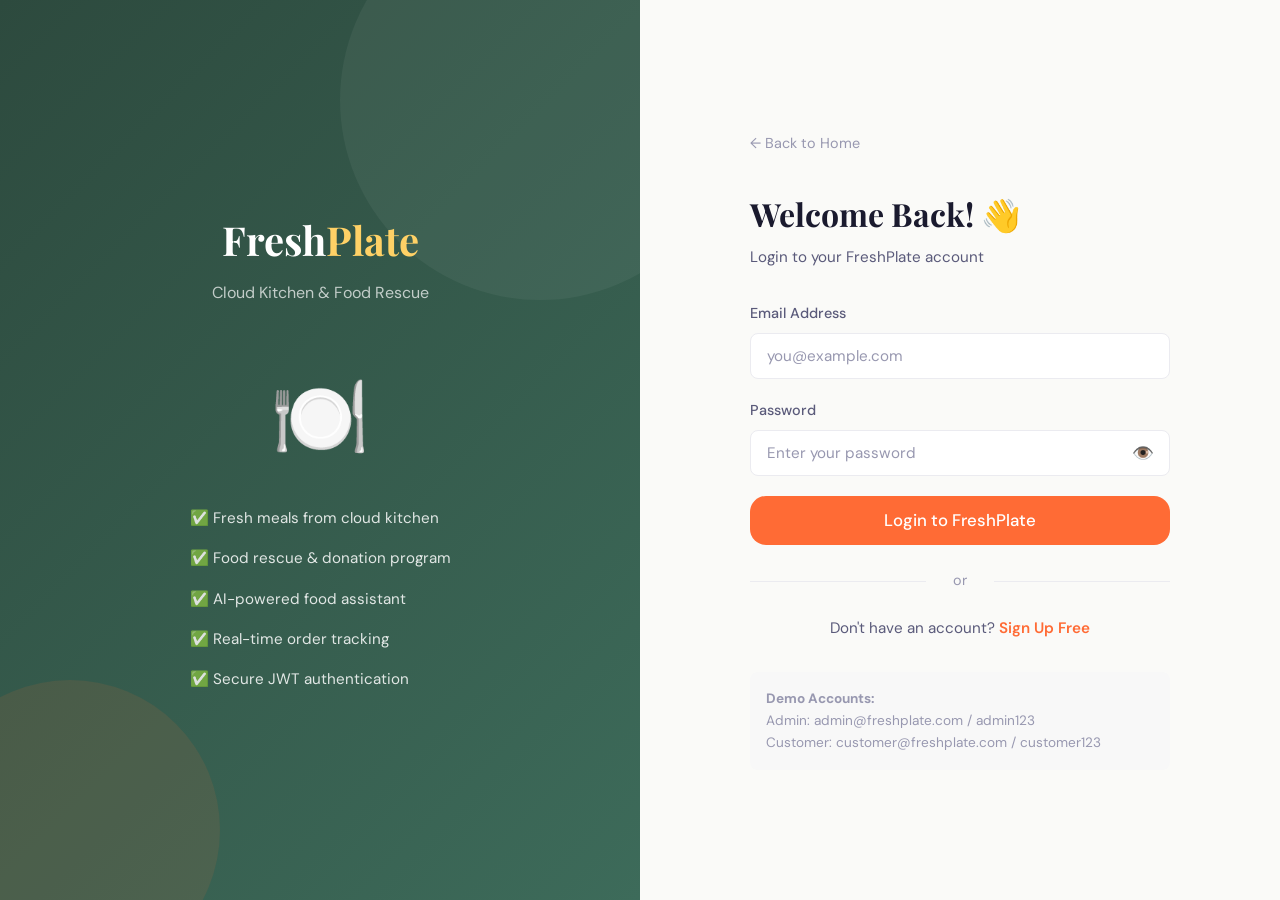
==== frontend/cart.html @ de13afc7 "Initial commit: FreshPlate project without secret key" ====
<!DOCTYPE html>
<html lang="en">
<head>
  <meta charset="UTF-8">
  <meta name="viewport" content="width=device-width, initial-scale=1.0">
  <title>Cart — FreshPlate</title>
  <link rel="stylesheet" href="css/style.css">
  <style>
    .cart-page {
      margin-top: 70px;
      padding: 3rem 0;
      min-height: calc(100vh - 70px);
      background: var(--bg);
    }

    .cart-layout {
      display: grid;
      grid-template-columns: 1fr 380px;
      gap: 2rem;
      align-items: start;
    }

    .cart-header {
      display: flex;
      align-items: center;
      justify-content: space-between;
      margin-bottom: 1.5rem;
    }

    .cart-title {
      font-size: 1.8rem;
      font-weight: 700;
    }

    /* ORDER SUMMARY */
    .order-summary {
      background: white;
      border-radius: var(--radius-lg);
      padding: 1.5rem;
      border: 1px solid var(--border);
      position: sticky;
      top: 90px;
    }

    .summary-title {
      font-size: 1.2rem;
      font-weight: 700;
      margin-bottom: 1.5rem;
      padding-bottom: 1rem;
      border-bottom: 1px solid var(--border);
    }

    .summary-row {
      display: flex;
      justify-content: space-between;
      align-items: center;
      margin-bottom: 0.85rem;
      font-size: 0.95rem;
    }

    .summary-row.total {
      font-size: 1.1rem;
      font-weight: 700;
      color: var(--primary);
      padding-top: 1rem;
      border-top: 1px solid var(--border);
      margin-top: 0.5rem;
    }

    .summary-label {
      color: var(--text-secondary);
    }

    .delivery-note {
      background: rgba(6,214,160,0.08);
      border: 1px solid rgba(6,214,160,0.2);
      border-radius: var(--radius-sm);
      padding: 0.75rem 1rem;
      font-size: 0.85rem;
      color: #047857;
      margin: 1rem 0;
      display: flex;
      align-items: center;
      gap: 0.5rem;
    }

    /* CHECKOUT MODAL */
    .payment-options {
      display: grid;
      grid-template-columns: 1fr 1fr;
      gap: 0.75rem;
      margin-bottom: 1rem;
    }

    .payment-option {
      border: 2px solid var(--border);
      border-radius: var(--radius-md);
      padding: 1rem;
      text-align: center;
      cursor: pointer;
      transition: all 0.2s;
    }

    .payment-option:hover {
      border-color: var(--primary);
    }

    .payment-option.selected {
      border-color: var(--primary);
      background: rgba(255,107,53,0.06);
    }

    .payment-option-icon {
      font-size: 1.8rem;
      margin-bottom: 0.4rem;
    }

    .payment-option-label {
      font-size: 0.82rem;
      font-weight: 600;
      color: var(--text-secondary);
    }

    .payment-option.selected .payment-option-label {
      color: var(--primary);
    }

    @media (max-width: 900px) {
      .cart-layout { grid-template-columns: 1fr; }
      .order-summary { position: static; }
    }
  </style>
</head>
<body>

  <!-- NAVBAR -->
  <nav class="navbar">
    <a href="index.html" class="navbar-brand">Fresh<span>Plate</span></a>
    <ul class="navbar-nav">
      <li><a href="index.html">Home</a></li>
      <li><a href="menu.html">Menu</a></li>
      <li><a href="donation.html">Donate Food</a></li>
      <li><a href="chatbot.html">AI Assistant</a></li>
      <li><a href="orders.html">My Orders</a></li>
    </ul>
    <div class="navbar-actions"></div>
    <div class="hamburger"><span></span><span></span><span></span></div>
  </nav>

  <div class="cart-page">
    <div class="container">
      <div class="cart-layout">

        <!-- CART ITEMS -->
        <div>
          <div class="cart-header">
            <h1 class="cart-title">🛒 My Cart</h1>
            <button class="btn btn-ghost btn-sm" onclick="clearCart()">Clear All</button>
          </div>
          <div id="cartItems">
            <div class="loading-container"><div class="spinner"></div></div>
          </div>
        </div>

        <!-- ORDER SUMMARY -->
        <div class="order-summary">
          <div class="summary-title">📋 Order Summary</div>

          <div class="summary-row">
            <span class="summary-label">Subtotal</span>
            <span id="subtotal">₹0.00</span>
          </div>
          <div class="summary-row">
            <span class="summary-label">Delivery Charge</span>
            <span>₹40.00</span>
          </div>
          <div class="summary-row">
            <span class="summary-label">Discount</span>
            <span style="color:var(--success)">- ₹0.00</span>
          </div>
          <div class="summary-row total">
            <span>Total</span>
            <span id="totalAmount">₹40.00</span>
          </div>

          <div class="delivery-note">
            ✅ Free delivery on orders above ₹500!
          </div>

          <button class="btn btn-primary btn-lg btn-block" onclick="openCheckout()" id="checkoutBtn">
            Proceed to Checkout →
          </button>

          <a href="menu.html" class="btn btn-ghost btn-block" style="margin-top:0.75rem;text-align:center;">
            ← Continue Shopping
          </a>
        </div>
      </div>
    </div>
  </div>

  <!-- CHECKOUT MODAL -->
  <div class="modal-overlay" id="checkoutModal">
    <div class="modal" style="max-width:550px;">
      <div class="modal-header">
        <h2 class="modal-title">🏠 Checkout</h2>
        <button class="modal-close" onclick="closeCheckout()">×</button>
      </div>

      <div id="checkoutAlert"></div>

      <div class="form-group">
        <label class="form-label">Delivery Address *</label>
        <textarea id="deliveryAddress" class="form-control" rows="3"
          placeholder="Enter your full delivery address..."></textarea>
      </div>

      <div class="form-group">
        <label class="form-label">Payment Method</label>
        <div class="payment-options">
          <div class="payment-option selected" onclick="selectPayment('cod', this)">
            <div class="payment-option-icon">💵</div>
            <div class="payment-option-label">Cash on Delivery</div>
          </div>
          <div class="payment-option" onclick="selectPayment('online', this)">
            <div class="payment-option-icon">💳</div>
            <div class="payment-option-label">Online Payment</div>
          </div>
        </div>
        <input type="hidden" id="paymentMethod" value="cod">
      </div>

      <div class="form-group">
        <label class="form-label">Special Instructions (Optional)</label>
        <textarea id="specialInstructions" class="form-control" rows="2"
          placeholder="Any special requests or instructions..."></textarea>
      </div>

      <div style="background:var(--bg);border-radius:var(--radius-sm);padding:1rem;margin-bottom:1.5rem;">
        <div class="summary-row">
          <span class="summary-label">Items Total</span>
          <span id="modalSubtotal">₹0.00</span>
        </div>
        <div class="summary-row">
          <span class="summary-label">Delivery</span>
          <span>₹40.00</span>
        </div>
        <div class="summary-row total" style="margin-bottom:0;">
          <span>Grand Total</span>
          <span id="modalTotal">₹40.00</span>
        </div>
      </div>

      <button class="btn btn-primary btn-lg btn-block" onclick="placeOrder()" id="placeOrderBtn">
        🎉 Place Order
      </button>
    </div>
  </div>

  <script src="javascript/main.js"></script>
  <script>
    let cartData = null;

    if (!Auth.isLoggedIn()) {
      window.location.href = 'login.html';
    }

    async function loadCart() {
      try {
        cartData = await Api.get('/orders/cart/');
        renderCart();
      } catch (e) {
        document.getElementById('cartItems').innerHTML = `
          <div class="empty-state">
            <div class="empty-state-icon">😕</div>
            <div class="empty-state-title">Could not load cart</div>
          </div>`;
      }
    }

    function renderCart() {
      const container = document.getElementById('cartItems');

      if (!cartData || cartData.cart_items.length === 0) {
        container.innerHTML = `
          <div class="empty-state">
            <div class="empty-state-icon">🛒</div>
            <div class="empty-state-title">Your cart is empty</div>
            <p style="margin-bottom:1.5rem;">Add some delicious items from our menu!</p>
            <a href="menu.html" class="btn btn-primary">Browse Menu</a>
          </div>`;
        document.getElementById('checkoutBtn').disabled = true;
        return;
      }

      container.innerHTML = cartData.cart_items.map(item => `
        <div class="cart-item" id="cartItem-${item.id}">
          <div class="cart-item-img">
            ${item.food_item.image
              ? `<img src="${item.food_item.image}" alt="${item.food_item.name}" style="width:100%;height:100%;object-fit:cover;border-radius:var(--radius-sm);">`
              : '🍽️'}
          </div>
          <div class="cart-item-info">
            <div class="cart-item-name">${item.food_item.name}</div>
            <div style="font-size:0.82rem;color:var(--text-muted);margin-bottom:0.4rem;">
              ${item.food_item.is_veg ? '🟢 Veg' : '🔴 Non-Veg'} • ⏱️ ${item.food_item.preparation_time} min
            </div>
            <div class="cart-item-price">${formatPrice(item.subtotal)}</div>
          </div>
          <div style="display:flex;flex-direction:column;align-items:flex-end;gap:0.75rem;">
            <div class="quantity-control">
              <button class="quantity-btn" onclick="updateQuantity(${item.id}, ${item.quantity - 1})">−</button>
              <span class="quantity-value">${item.quantity}</span>
              <button class="quantity-btn" onclick="updateQuantity(${item.id}, ${item.quantity + 1})">+</button>
            </div>
            <button class="btn btn-ghost btn-sm" style="color:var(--danger);" onclick="removeItem(${item.id})">
              🗑️ Remove
            </button>
          </div>
        </div>
      `).join('');

      updateSummary();
    }

    function updateSummary() {
      const subtotal = parseFloat(cartData.total_price) || 0;
      const delivery = 40;
      const total = subtotal + delivery;

      document.getElementById('subtotal').textContent = formatPrice(subtotal);
      document.getElementById('totalAmount').textContent = formatPrice(total);
      document.getElementById('modalSubtotal').textContent = formatPrice(subtotal);
      document.getElementById('modalTotal').textContent = formatPrice(total);
    }

    async function updateQuantity(itemId, newQty) {
      try {
        await Api.patch(`/orders/cart/item/${itemId}/`, { quantity: newQty });
        await loadCart();
        updateCartCount();
      } catch (e) {
        showToast('Failed to update quantity', 'error');
      }
    }

    async function removeItem(itemId) {
      try {
        await Api.delete(`/orders/cart/item/${itemId}/`);
        showToast('Item removed from cart');
        await loadCart();
        updateCartCount();
      } catch (e) {
        showToast('Failed to remove item', 'error');
      }
    }

    async function clearCart() {
      if (!confirm('Clear all items from cart?')) return;
      try {
        await Api.delete('/orders/cart/');
        showToast('Cart cleared!');
        await loadCart();
        updateCartCount();
      } catch (e) {
        showToast('Failed to clear cart', 'error');
      }
    }

    function openCheckout() {
      if (!cartData || cartData.cart_items.length === 0) {
        showToast('Cart is empty!', 'warning');
        return;
      }
      const user = Auth.getUser();
      if (user?.address) {
        document.getElementById('deliveryAddress').value = user.address;
      }
      document.getElementById('checkoutModal').classList.add('active');
    }

    function closeCheckout() {
      document.getElementById('checkoutModal').classList.remove('active');
    }

    function selectPayment(method, el) {
      document.querySelectorAll('.payment-option').forEach(p => p.classList.remove('selected'));
      el.classList.add('selected');
      document.getElementById('paymentMethod').value = method;
    }

    async function placeOrder() {
      const address = document.getElementById('deliveryAddress').value.trim();
      if (!address) {
        document.getElementById('checkoutAlert').innerHTML = `
          <div class="alert alert-danger">❌ Please enter delivery address</div>`;
        return;
      }

      const btn = document.getElementById('placeOrderBtn');
      btn.textContent = 'Placing Order...';
      btn.disabled = true;

      try {
        const data = await Api.post('/orders/place/', {
          delivery_address: address,
          payment_method: document.getElementById('paymentMethod').value,
          special_instructions: document.getElementById('specialInstructions').value,
        });

        closeCheckout();
        showToast('Order placed successfully! 🎉');
        setTimeout(() => window.location.href = 'orders.html', 1500);
      } catch (e) {
        document.getElementById('checkoutAlert').innerHTML = `
          <div class="alert alert-danger">❌ Failed to place order. Please try again.</div>`;
        btn.textContent = '🎉 Place Order';
        btn.disabled = false;
      }
    }

    // Close modal on overlay click
    document.getElementById('checkoutModal').addEventListener('click', function(e) {
      if (e.target === this) closeCheckout();
    });

    loadCart();
  </script>
</body>
</html>
---- frontend/css/style.css ----
@import url('https://fonts.googleapis.com/css2?family=Playfair+Display:wght@400;600;700&family=DM+Sans:wght@300;400;500;600&display=swap');

:root {
  --primary: #FF6B35;
  --primary-dark: #E8521A;
  --primary-light: #FF8C5A;
  --secondary: #2D4A3E;
  --secondary-light: #3D6B5A;
  --accent: #FFD166;
  --bg: #FAFAF8;
  --bg-card: #FFFFFF;
  --text-primary: #1A1A2E;
  --text-secondary: #5A5A7A;
  --text-muted: #9898B0;
  --border: #EBEBF0;
  --success: #06D6A0;
  --danger: #EF476F;
  --warning: #FFD166;
  --shadow-sm: 0 2px 8px rgba(0,0,0,0.06);
  --shadow-md: 0 8px 24px rgba(0,0,0,0.10);
  --shadow-lg: 0 20px 48px rgba(0,0,0,0.14);
  --radius-sm: 8px;
  --radius-md: 16px;
  --radius-lg: 24px;
  --radius-xl: 32px;
}

* {
  margin: 0;
  padding: 0;
  box-sizing: border-box;
}

html {
  scroll-behavior: smooth;
}

body {
  font-family: 'DM Sans', sans-serif;
  background: var(--bg);
  color: var(--text-primary);
  line-height: 1.6;
  overflow-x: hidden;
}

h1, h2, h3 {
  font-family: 'Playfair Display', serif;
}

a {
  text-decoration: none;
  color: inherit;
}

img {
  max-width: 100%;
}

/* ===== NAVBAR ===== */
.navbar {
  position: fixed;
  top: 0;
  left: 0;
  right: 0;
  z-index: 1000;
  background: rgba(255,255,255,0.95);
  backdrop-filter: blur(12px);
  border-bottom: 1px solid var(--border);
  padding: 0 2rem;
  height: 70px;
  display: flex;
  align-items: center;
  justify-content: space-between;
}

.navbar-brand {
  font-family: 'Playfair Display', serif;
  font-size: 1.6rem;
  font-weight: 700;
  color: var(--primary);
}

.navbar-brand span {
  color: var(--secondary);
}

.navbar-nav {
  display: flex;
  align-items: center;
  gap: 0.5rem;
  list-style: none;
}

.navbar-nav a {
  padding: 0.5rem 1rem;
  border-radius: var(--radius-sm);
  font-weight: 500;
  font-size: 0.95rem;
  color: var(--text-secondary);
  transition: all 0.2s;
}

.navbar-nav a:hover {
  color: var(--primary);
  background: rgba(255,107,53,0.08);
}

.navbar-nav a.active {
  color: var(--primary);
  background: rgba(255,107,53,0.10);
}

.navbar-actions {
  display: flex;
  align-items: center;
  gap: 1rem;
}

.cart-icon {
  position: relative;
  cursor: pointer;
  font-size: 1.4rem;
  color: var(--text-secondary);
  transition: color 0.2s;
}

.cart-icon:hover {
  color: var(--primary);
}

.cart-badge {
  position: absolute;
  top: -8px;
  right: -8px;
  background: var(--primary);
  color: white;
  font-size: 0.65rem;
  font-weight: 600;
  width: 18px;
  height: 18px;
  border-radius: 50%;
  display: flex;
  align-items: center;
  justify-content: center;
}

.hamburger {
  display: none;
  flex-direction: column;
  gap: 5px;
  cursor: pointer;
  padding: 5px;
}

.hamburger span {
  display: block;
  width: 24px;
  height: 2px;
  background: var(--text-primary);
  border-radius: 2px;
  transition: all 0.3s;
}

/* ===== BUTTONS ===== */
.btn {
  display: inline-flex;
  align-items: center;
  justify-content: center;
  gap: 0.5rem;
  padding: 0.65rem 1.4rem;
  border-radius: var(--radius-sm);
  font-family: 'DM Sans', sans-serif;
  font-weight: 500;
  font-size: 0.95rem;
  cursor: pointer;
  border: none;
  transition: all 0.25s;
}

.btn-primary {
  background: var(--primary);
  color: white;
}

.btn-primary:hover {
  background: var(--primary-dark);
  transform: translateY(-1px);
  box-shadow: 0 4px 16px rgba(255,107,53,0.35);
}

.btn-secondary {
  background: var(--secondary);
  color: white;
}

.btn-secondary:hover {
  background: var(--secondary-light);
  transform: translateY(-1px);
}

.btn-outline {
  background: transparent;
  border: 1.5px solid var(--primary);
  color: var(--primary);
}

.btn-outline:hover {
  background: var(--primary);
  color: white;
}

.btn-ghost {
  background: transparent;
  color: var(--text-secondary);
}

.btn-ghost:hover {
  background: var(--border);
  color: var(--text-primary);
}

.btn-danger {
  background: var(--danger);
  color: white;
}

.btn-danger:hover {
  background: #d63060;
}

.btn-lg {
  padding: 0.85rem 2rem;
  font-size: 1.05rem;
  border-radius: var(--radius-md);
}

.btn-sm {
  padding: 0.4rem 0.9rem;
  font-size: 0.85rem;
}

.btn-block {
  width: 100%;
}

/* ===== CARDS ===== */
.card {
  background: var(--bg-card);
  border-radius: var(--radius-md);
  box-shadow: var(--shadow-sm);
  border: 1px solid var(--border);
  overflow: hidden;
  transition: all 0.3s;
}

.card:hover {
  box-shadow: var(--shadow-md);
  transform: translateY(-2px);
}

.card-body {
  padding: 1.5rem;
}

.card-img {
  width: 100%;
  height: 200px;
  object-fit: cover;
}

/* ===== FOOD CARD ===== */
.food-card {
  background: var(--bg-card);
  border-radius: var(--radius-md);
  overflow: hidden;
  box-shadow: var(--shadow-sm);
  border: 1px solid var(--border);
  transition: all 0.3s;
}

.food-card:hover {
  box-shadow: var(--shadow-md);
  transform: translateY(-4px);
}

.food-card-img {
  width: 100%;
  height: 200px;
  object-fit: cover;
  background: linear-gradient(135deg, #f5f5f5, #ebebeb);
  display: flex;
  align-items: center;
  justify-content: center;
  font-size: 3rem;
}

.food-card-body {
  padding: 1.25rem;
}

.food-card-title {
  font-size: 1.05rem;
  font-weight: 600;
  margin-bottom: 0.4rem;
  color: var(--text-primary);
}

.food-card-desc {
  font-size: 0.85rem;
  color: var(--text-secondary);
  margin-bottom: 1rem;
  display: -webkit-box;
  -webkit-line-clamp: 2;
  -webkit-box-orient: vertical;
  overflow: hidden;
}

.food-card-footer {
  display: flex;
  align-items: center;
  justify-content: space-between;
}

.food-price {
  font-size: 1.15rem;
  font-weight: 700;
  color: var(--primary);
}

.food-price-original {
  font-size: 0.85rem;
  color: var(--text-muted);
  text-decoration: line-through;
  margin-left: 0.4rem;
}

.veg-badge {
  display: inline-flex;
  align-items: center;
  gap: 4px;
  font-size: 0.75rem;
  font-weight: 500;
  padding: 2px 8px;
  border-radius: 4px;
}

.veg-badge.veg {
  background: rgba(6,214,160,0.12);
  color: #06D6A0;
  border: 1px solid rgba(6,214,160,0.3);
}

.veg-badge.non-veg {
  background: rgba(239,71,111,0.12);
  color: var(--danger);
  border: 1px solid rgba(239,71,111,0.3);
}

/* ===== FORMS ===== */
.form-group {
  margin-bottom: 1.25rem;
}

.form-label {
  display: block;
  font-size: 0.9rem;
  font-weight: 500;
  color: var(--text-secondary);
  margin-bottom: 0.5rem;
}

.form-control {
  width: 100%;
  padding: 0.75rem 1rem;
  border: 1.5px solid var(--border);
  border-radius: var(--radius-sm);
  font-family: 'DM Sans', sans-serif;
  font-size: 0.95rem;
  color: var(--text-primary);
  background: var(--bg-card);
  transition: all 0.2s;
  outline: none;
}

.form-control:focus {
  border-color: var(--primary);
  box-shadow: 0 0 0 3px rgba(255,107,53,0.12);
}

.form-control::placeholder {
  color: var(--text-muted);
}

select.form-control {
  cursor: pointer;
}

textarea.form-control {
  resize: vertical;
  min-height: 100px;
}

/* ===== GRID ===== */
.grid {
  display: grid;
  gap: 1.5rem;
}

.grid-2 { grid-template-columns: repeat(2, 1fr); }
.grid-3 { grid-template-columns: repeat(3, 1fr); }
.grid-4 { grid-template-columns: repeat(4, 1fr); }

/* ===== SECTION ===== */
.section {
  padding: 5rem 0;
}

.container {
  max-width: 1200px;
  margin: 0 auto;
  padding: 0 1.5rem;
}

.section-title {
  font-size: 2.2rem;
  font-weight: 700;
  margin-bottom: 0.5rem;
  color: var(--text-primary);
}

.section-subtitle {
  font-size: 1rem;
  color: var(--text-secondary);
  margin-bottom: 3rem;
}

/* ===== BADGE ===== */
.badge {
  display: inline-flex;
  align-items: center;
  padding: 4px 12px;
  border-radius: 20px;
  font-size: 0.78rem;
  font-weight: 600;
}

.badge-primary { background: rgba(255,107,53,0.12); color: var(--primary); }
.badge-success { background: rgba(6,214,160,0.12); color: var(--success); }
.badge-danger { background: rgba(239,71,111,0.12); color: var(--danger); }
.badge-warning { background: rgba(255,209,102,0.2); color: #B8860B; }
.badge-info { background: rgba(45,74,62,0.1); color: var(--secondary); }

/* ===== ALERT ===== */
.alert {
  padding: 1rem 1.25rem;
  border-radius: var(--radius-sm);
  font-size: 0.9rem;
  margin-bottom: 1rem;
  display: flex;
  align-items: center;
  gap: 0.75rem;
}

.alert-success { background: rgba(6,214,160,0.1); color: #047857; border: 1px solid rgba(6,214,160,0.3); }
.alert-danger { background: rgba(239,71,111,0.1); color: #be185d; border: 1px solid rgba(239,71,111,0.3); }
.alert-warning { background: rgba(255,209,102,0.15); color: #92400e; border: 1px solid rgba(255,209,102,0.4); }

/* ===== LOADING SPINNER ===== */
.spinner {
  width: 40px;
  height: 40px;
  border: 3px solid var(--border);
  border-top-color: var(--primary);
  border-radius: 50%;
  animation: spin 0.8s linear infinite;
  margin: 2rem auto;
}

@keyframes spin {
  to { transform: rotate(360deg); }
}

.loading-container {
  display: flex;
  justify-content: center;
  align-items: center;
  min-height: 200px;
}

/* ===== MODAL ===== */
.modal-overlay {
  position: fixed;
  inset: 0;
  background: rgba(0,0,0,0.5);
  backdrop-filter: blur(4px);
  z-index: 2000;
  display: flex;
  align-items: center;
  justify-content: center;
  padding: 1rem;
  opacity: 0;
  pointer-events: none;
  transition: opacity 0.3s;
}

.modal-overlay.active {
  opacity: 1;
  pointer-events: all;
}

.modal {
  background: var(--bg-card);
  border-radius: var(--radius-lg);
  padding: 2rem;
  width: 100%;
  max-width: 500px;
  box-shadow: var(--shadow-lg);
  transform: translateY(20px);
  transition: transform 0.3s;
}

.modal-overlay.active .modal {
  transform: translateY(0);
}

.modal-header {
  display: flex;
  align-items: center;
  justify-content: space-between;
  margin-bottom: 1.5rem;
}

.modal-title {
  font-size: 1.4rem;
  font-weight: 700;
}

.modal-close {
  background: none;
  border: none;
  font-size: 1.5rem;
  cursor: pointer;
  color: var(--text-muted);
  transition: color 0.2s;
}

.modal-close:hover {
  color: var(--text-primary);
}

/* ===== TOAST ===== */
.toast-container {
  position: fixed;
  bottom: 2rem;
  right: 2rem;
  z-index: 9999;
  display: flex;
  flex-direction: column;
  gap: 0.75rem;
}

.toast {
  background: var(--text-primary);
  color: white;
  padding: 1rem 1.5rem;
  border-radius: var(--radius-sm);
  font-size: 0.9rem;
  box-shadow: var(--shadow-md);
  animation: slideIn 0.3s ease;
  display: flex;
  align-items: center;
  gap: 0.75rem;
  min-width: 280px;
}

.toast.success { background: var(--success); }
.toast.error { background: var(--danger); }
.toast.warning { background: #d97706; }

@keyframes slideIn {
  from { transform: translateX(100%); opacity: 0; }
  to { transform: translateX(0); opacity: 1; }
}

/* ===== PAGE WRAPPER ===== */
.page-wrapper {
  margin-top: 70px;
  min-height: calc(100vh - 70px);
}

/* ===== AUTH PAGES ===== */
.auth-container {
  min-height: calc(100vh - 70px);
  display: flex;
  align-items: center;
  justify-content: center;
  padding: 2rem;
  background: linear-gradient(135deg, #fff5f0 0%, #f0f7f4 100%);
}

.auth-card {
  background: white;
  border-radius: var(--radius-xl);
  padding: 2.5rem;
  width: 100%;
  max-width: 480px;
  box-shadow: var(--shadow-lg);
}

.auth-title {
  font-size: 2rem;
  font-weight: 700;
  margin-bottom: 0.5rem;
}

.auth-subtitle {
  color: var(--text-secondary);
  margin-bottom: 2rem;
}

.auth-divider {
  text-align: center;
  color: var(--text-muted);
  font-size: 0.9rem;
  margin: 1.5rem 0;
  position: relative;
}

.auth-divider::before,
.auth-divider::after {
  content: '';
  position: absolute;
  top: 50%;
  width: 42%;
  height: 1px;
  background: var(--border);
}

.auth-divider::before { left: 0; }
.auth-divider::after { right: 0; }

/* ===== CHATBOT ===== */
.chatbot-container {
  display: flex;
  flex-direction: column;
  height: calc(100vh - 70px);
  max-width: 800px;
  margin: 0 auto;
  padding: 1.5rem;
}

.chatbot-header {
  display: flex;
  align-items: center;
  gap: 1rem;
  padding: 1rem 1.5rem;
  background: var(--bg-card);
  border-radius: var(--radius-md);
  margin-bottom: 1rem;
  box-shadow: var(--shadow-sm);
}

.chatbot-avatar {
  width: 48px;
  height: 48px;
  background: linear-gradient(135deg, var(--primary), var(--primary-dark));
  border-radius: 50%;
  display: flex;
  align-items: center;
  justify-content: center;
  font-size: 1.4rem;
}

.chatbot-messages {
  flex: 1;
  overflow-y: auto;
  padding: 1rem 0;
  display: flex;
  flex-direction: column;
  gap: 1rem;
}

.message {
  display: flex;
  gap: 0.75rem;
  max-width: 80%;
  animation: fadeUp 0.3s ease;
}

.message.user {
  align-self: flex-end;
  flex-direction: row-reverse;
}

.message-avatar {
  width: 36px;
  height: 36px;
  border-radius: 50%;
  display: flex;
  align-items: center;
  justify-content: center;
  font-size: 1rem;
  flex-shrink: 0;
}

.message.assistant .message-avatar {
  background: linear-gradient(135deg, var(--primary), var(--primary-dark));
}

.message.user .message-avatar {
  background: var(--secondary);
  color: white;
}

.message-bubble {
  padding: 0.85rem 1.1rem;
  border-radius: var(--radius-md);
  font-size: 0.95rem;
  line-height: 1.6;
}

.message.assistant .message-bubble {
  background: var(--bg-card);
  border: 1px solid var(--border);
  border-bottom-left-radius: 4px;
}

.message.user .message-bubble {
  background: var(--primary);
  color: white;
  border-bottom-right-radius: 4px;
}

.chatbot-input-area {
  display: flex;
  gap: 0.75rem;
  padding: 1rem;
  background: var(--bg-card);
  border-radius: var(--radius-md);
  box-shadow: var(--shadow-sm);
  margin-top: 1rem;
}

.chatbot-input {
  flex: 1;
  border: none;
  outline: none;
  font-family: 'DM Sans', sans-serif;
  font-size: 0.95rem;
  color: var(--text-primary);
  background: transparent;
}

.chatbot-input::placeholder {
  color: var(--text-muted);
}

/* ===== CART ===== */
.cart-item {
  display: flex;
  align-items: center;
  gap: 1rem;
  padding: 1rem;
  background: var(--bg-card);
  border-radius: var(--radius-md);
  border: 1px solid var(--border);
  margin-bottom: 1rem;
}

.cart-item-img {
  width: 70px;
  height: 70px;
  border-radius: var(--radius-sm);
  object-fit: cover;
  background: #f5f5f5;
  display: flex;
  align-items: center;
  justify-content: center;
  font-size: 1.8rem;
  flex-shrink: 0;
}

.cart-item-info {
  flex: 1;
}

.cart-item-name {
  font-weight: 600;
  margin-bottom: 0.25rem;
}

.cart-item-price {
  color: var(--primary);
  font-weight: 600;
}

.quantity-control {
  display: flex;
  align-items: center;
  gap: 0.5rem;
  background: var(--bg);
  border-radius: var(--radius-sm);
  padding: 0.25rem;
}

.quantity-btn {
  width: 30px;
  height: 30px;
  border: none;
  background: white;
  border-radius: 6px;
  cursor: pointer;
  font-size: 1.1rem;
  display: flex;
  align-items: center;
  justify-content: center;
  box-shadow: var(--shadow-sm);
  transition: all 0.2s;
}

.quantity-btn:hover {
  background: var(--primary);
  color: white;
}

.quantity-value {
  min-width: 28px;
  text-align: center;
  font-weight: 600;
}

/* ===== ORDER STATUS ===== */
.order-status-steps {
  display: flex;
  align-items: center;
  justify-content: space-between;
  margin: 1.5rem 0;
  position: relative;
}

.order-status-steps::before {
  content: '';
  position: absolute;
  top: 20px;
  left: 0;
  right: 0;
  height: 2px;
  background: var(--border);
  z-index: 0;
}

.status-step {
  display: flex;
  flex-direction: column;
  align-items: center;
  gap: 0.5rem;
  z-index: 1;
}

.status-step-icon {
  width: 40px;
  height: 40px;
  border-radius: 50%;
  background: white;
  border: 2px solid var(--border);
  display: flex;
  align-items: center;
  justify-content: center;
  font-size: 1rem;
}

.status-step.active .status-step-icon {
  background: var(--primary);
  border-color: var(--primary);
  color: white;
}

.status-step.done .status-step-icon {
  background: var(--success);
  border-color: var(--success);
  color: white;
}

.status-step-label {
  font-size: 0.75rem;
  color: var(--text-muted);
  text-align: center;
}

.status-step.active .status-step-label,
.status-step.done .status-step-label {
  color: var(--text-primary);
  font-weight: 500;
}

/* ===== FOOTER ===== */
.footer {
  background: var(--secondary);
  color: rgba(255,255,255,0.8);
  padding: 3rem 0 1.5rem;
  margin-top: 5rem;
}

.footer-grid {
  display: grid;
  grid-template-columns: 2fr 1fr 1fr 1fr;
  gap: 2rem;
  margin-bottom: 2rem;
}

.footer-brand {
  font-family: 'Playfair Display', serif;
  font-size: 1.5rem;
  color: white;
  margin-bottom: 1rem;
}

.footer-desc {
  font-size: 0.9rem;
  line-height: 1.7;
  color: rgba(255,255,255,0.6);
}

.footer-title {
  color: white;
  font-weight: 600;
  margin-bottom: 1rem;
  font-size: 0.95rem;
}

.footer-links {
  list-style: none;
  display: flex;
  flex-direction: column;
  gap: 0.5rem;
}

.footer-links a {
  color: rgba(255,255,255,0.6);
  font-size: 0.9rem;
  transition: color 0.2s;
}

.footer-links a:hover {
  color: var(--primary);
}

.footer-bottom {
  border-top: 1px solid rgba(255,255,255,0.1);
  padding-top: 1.5rem;
  text-align: center;
  font-size: 0.85rem;
  color: rgba(255,255,255,0.4);
}

/* ===== ANIMATIONS ===== */
@keyframes fadeUp {
  from { opacity: 0; transform: translateY(10px); }
  to { opacity: 1; transform: translateY(0); }
}

@keyframes fadeIn {
  from { opacity: 0; }
  to { opacity: 1; }
}

.fade-up {
  animation: fadeUp 0.5s ease forwards;
}

/* ===== EMPTY STATE ===== */
.empty-state {
  text-align: center;
  padding: 4rem 2rem;
  color: var(--text-muted);
}

.empty-state-icon {
  font-size: 4rem;
  margin-bottom: 1rem;
}

.empty-state-title {
  font-size: 1.3rem;
  font-weight: 600;
  color: var(--text-secondary);
  margin-bottom: 0.5rem;
}

/* ===== RESPONSIVE ===== */
@media (max-width: 1024px) {
  .grid-4 { grid-template-columns: repeat(2, 1fr); }
  .grid-3 { grid-template-columns: repeat(2, 1fr); }
  .footer-grid { grid-template-columns: 1fr 1fr; }
}

@media (max-width: 768px) {
  .navbar-nav { display: none; }
  .hamburger { display: flex; }

  .navbar-nav.open {
    display: flex;
    flex-direction: column;
    position: fixed;
    top: 70px;
    left: 0;
    right: 0;
    background: white;
    padding: 1rem;
    border-bottom: 1px solid var(--border);
    box-shadow: var(--shadow-md);
  }

  .grid-2, .grid-3, .grid-4 { grid-template-columns: 1fr; }
  .footer-grid { grid-template-columns: 1fr; }
  .section { padding: 3rem 0; }
  .section-title { font-size: 1.7rem; }
  .auth-card { padding: 1.5rem; }
  .message { max-width: 95%; }
}

@media (max-width: 480px) {
  .container { padding: 0 1rem; }
  .navbar { padding: 0 1rem; }
  .toast-container { left: 1rem; right: 1rem; bottom: 1rem; }
}
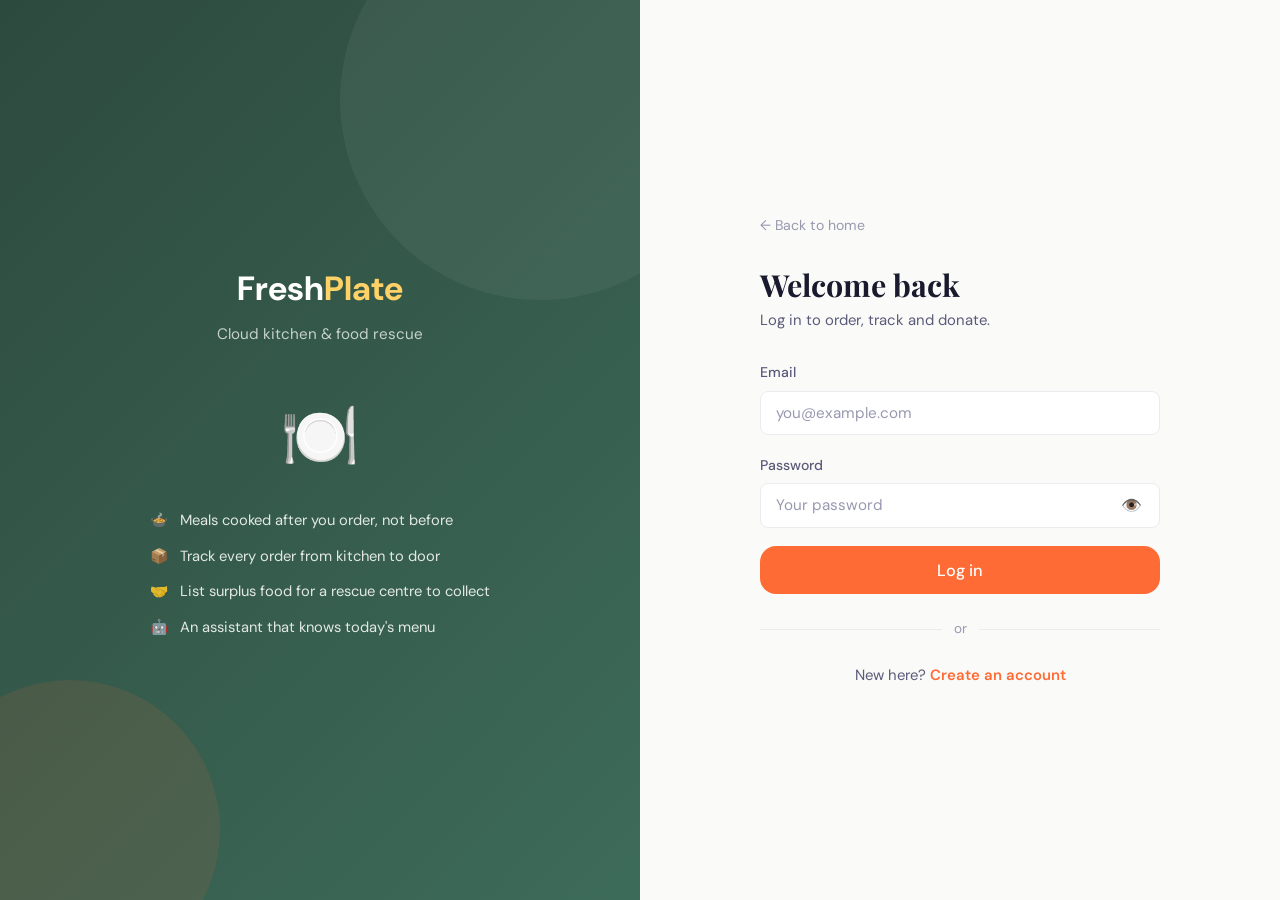
==== commit 100fd67f: "Security and reliability fixes: role-based access, atomic orders, XSS escaping, AI grounding, seed c" ====
--- a/frontend/cart.html
+++ b/frontend/cart.html
@@ -2,132 +2,335 @@
 <html lang="en">
 <head>
   <meta charset="UTF-8">
-  <meta name="viewport" content="width=device-width, initial-scale=1.0">
+  <meta name="viewport" content="width=device-width, initial-scale=1.0, viewport-fit=cover">
   <title>Cart — FreshPlate</title>
   <link rel="stylesheet" href="css/style.css">
   <style>
+    /* Fallback values keep this page working even if style.css changes */
     .cart-page {
+      --c-primary: var(--primary, #ff6b35);
+      --c-bg: var(--bg, #f8f9fb);
+      --c-border: var(--border, #e6e8ec);
+      --c-muted: var(--text-muted, #8a8f98);
+      --c-secondary: var(--text-secondary, #5b6068);
+      --c-success: var(--success, #06d6a0);
+      --c-danger: var(--danger, #e63946);
+      --c-radius: var(--radius-lg, 16px);
+
       margin-top: 70px;
-      padding: 3rem 0;
+      padding: 2rem 0 2rem;
       min-height: calc(100vh - 70px);
-      background: var(--bg);
+      background: var(--c-bg);
     }
 
     .cart-layout {
       display: grid;
-      grid-template-columns: 1fr 380px;
-      gap: 2rem;
+      grid-template-columns: minmax(0, 1fr) 360px;
+      gap: 1.75rem;
       align-items: start;
     }
 
     .cart-header {
       display: flex;
+      align-items: baseline;
+      justify-content: space-between;
+      gap: 1rem;
+      margin-bottom: 1.25rem;
+    }
+
+    .cart-title {
+      font-size: clamp(1.4rem, 1.1rem + 1.2vw, 1.9rem);
+      font-weight: 700;
+      line-height: 1.2;
+    }
+
+    .cart-count {
+      display: block;
+      font-size: 0.85rem;
+      font-weight: 500;
+      color: var(--c-muted);
+      margin-top: 0.15rem;
+    }
+
+    /* ---------- CART ROW ---------- */
+    .cart-row {
+      display: grid;
+      grid-template-columns: 84px minmax(0, 1fr) auto;
+      grid-template-areas: "img info actions";
+      gap: 1rem;
       align-items: center;
-      justify-content: space-between;
-      margin-bottom: 1.5rem;
-    }
-
-    .cart-title {
-      font-size: 1.8rem;
+      background: #fff;
+      border: 1px solid var(--c-border);
+      border-radius: var(--c-radius);
+      padding: 1rem;
+      margin-bottom: 0.85rem;
+    }
+
+    .cart-row-img {
+      grid-area: img;
+      width: 84px;
+      height: 84px;
+      border-radius: 12px;
+      overflow: hidden;
+      background: var(--c-bg);
+      display: flex;
+      align-items: center;
+      justify-content: center;
+      font-size: 1.9rem;
+    }
+
+    .cart-row-img img { width: 100%; height: 100%; object-fit: cover; }
+
+    .cart-row-info { grid-area: info; min-width: 0; }
+
+    .cart-row-name {
+      font-weight: 650;
+      font-size: 1rem;
+      margin-bottom: 0.3rem;
+      overflow-wrap: anywhere;
+    }
+
+    .cart-row-meta {
+      font-size: 0.8rem;
+      color: var(--c-muted);
+      display: flex;
+      flex-wrap: wrap;
+      gap: 0.6rem;
+      margin-bottom: 0.45rem;
+    }
+
+    .cart-row-price {
       font-weight: 700;
-    }
-
-    /* ORDER SUMMARY */
+      color: var(--c-primary);
+      font-size: 1.02rem;
+    }
+
+    .cart-row-unit {
+      font-size: 0.78rem;
+      color: var(--c-muted);
+      font-weight: 500;
+      margin-left: 0.35rem;
+    }
+
+    .cart-row-actions {
+      grid-area: actions;
+      display: flex;
+      flex-direction: column;
+      align-items: flex-end;
+      gap: 0.6rem;
+    }
+
+    .qty {
+      display: inline-flex;
+      align-items: center;
+      border: 1px solid var(--c-border);
+      border-radius: 999px;
+      overflow: hidden;
+      background: #fff;
+    }
+
+    .qty button {
+      width: 34px;
+      height: 34px;
+      border: 0;
+      background: transparent;
+      font-size: 1.1rem;
+      line-height: 1;
+      color: var(--c-primary);
+      cursor: pointer;
+    }
+
+    .qty button:hover:not(:disabled) { background: rgba(255,107,53,0.08); }
+    .qty button:disabled { color: var(--c-muted); cursor: not-allowed; }
+
+    .qty-value {
+      min-width: 34px;
+      text-align: center;
+      font-weight: 650;
+      font-size: 0.95rem;
+    }
+
+    .link-danger {
+      background: none;
+      border: 0;
+      padding: 0.2rem 0;
+      font-size: 0.82rem;
+      color: var(--c-danger);
+      cursor: pointer;
+    }
+
+    .link-danger:hover { text-decoration: underline; }
+
+    /* ---------- SUMMARY ---------- */
     .order-summary {
-      background: white;
-      border-radius: var(--radius-lg);
-      padding: 1.5rem;
-      border: 1px solid var(--border);
+      background: #fff;
+      border-radius: var(--c-radius);
+      padding: 1.4rem;
+      border: 1px solid var(--c-border);
       position: sticky;
       top: 90px;
     }
 
     .summary-title {
-      font-size: 1.2rem;
+      font-size: 1.05rem;
       font-weight: 700;
-      margin-bottom: 1.5rem;
-      padding-bottom: 1rem;
-      border-bottom: 1px solid var(--border);
+      margin-bottom: 1.1rem;
+      padding-bottom: 0.9rem;
+      border-bottom: 1px solid var(--c-border);
     }
 
     .summary-row {
       display: flex;
       justify-content: space-between;
       align-items: center;
-      margin-bottom: 0.85rem;
-      font-size: 0.95rem;
+      gap: 1rem;
+      margin-bottom: 0.7rem;
+      font-size: 0.93rem;
     }
 
     .summary-row.total {
-      font-size: 1.1rem;
+      font-size: 1.12rem;
       font-weight: 700;
-      color: var(--primary);
-      padding-top: 1rem;
-      border-top: 1px solid var(--border);
-      margin-top: 0.5rem;
-    }
-
-    .summary-label {
-      color: var(--text-secondary);
-    }
-
-    .delivery-note {
+      padding-top: 0.9rem;
+      border-top: 1px solid var(--c-border);
+      margin-top: 0.4rem;
+    }
+
+    .summary-label { color: var(--c-secondary); }
+
+    .summary-note {
       background: rgba(6,214,160,0.08);
-      border: 1px solid rgba(6,214,160,0.2);
-      border-radius: var(--radius-sm);
-      padding: 0.75rem 1rem;
-      font-size: 0.85rem;
+      border: 1px solid rgba(6,214,160,0.22);
+      border-radius: 10px;
+      padding: 0.7rem 0.85rem;
+      font-size: 0.82rem;
       color: #047857;
       margin: 1rem 0;
       display: flex;
+      gap: 0.5rem;
+    }
+
+    /* ---------- MOBILE CHECKOUT BAR ---------- */
+    .mobile-bar {
+      display: none;
+      position: fixed;
+      left: 0; right: 0; bottom: 0;
+      z-index: 40;
+      background: #fff;
+      border-top: 1px solid var(--c-border);
+      padding: 0.75rem 1rem calc(0.75rem + env(safe-area-inset-bottom));
+      box-shadow: 0 -6px 20px rgba(16,24,40,0.08);
       align-items: center;
-      gap: 0.5rem;
-    }
-
-    /* CHECKOUT MODAL */
+      gap: 1rem;
+    }
+
+    .mobile-bar-total { font-size: 0.78rem; color: var(--c-muted); }
+    .mobile-bar-amount { font-size: 1.15rem; font-weight: 700; }
+    .mobile-bar .btn { flex: 1; }
+
+    /* ---------- SKELETON ---------- */
+    .skeleton {
+      background: linear-gradient(90deg, #eef0f4 25%, #f6f7f9 50%, #eef0f4 75%);
+      background-size: 200% 100%;
+      animation: shimmer 1.2s infinite;
+      border-radius: 8px;
+    }
+
+    @keyframes shimmer {
+      0% { background-position: 200% 0; }
+      100% { background-position: -200% 0; }
+    }
+
+    /* ---------- CHECKOUT MODAL ---------- */
     .payment-options {
       display: grid;
       grid-template-columns: 1fr 1fr;
-      gap: 0.75rem;
-      margin-bottom: 1rem;
+      gap: 0.7rem;
+      margin-bottom: 0.6rem;
     }
 
     .payment-option {
-      border: 2px solid var(--border);
-      border-radius: var(--radius-md);
-      padding: 1rem;
+      border: 2px solid var(--c-border);
+      border-radius: 12px;
+      padding: 0.85rem 0.6rem;
       text-align: center;
       cursor: pointer;
-      transition: all 0.2s;
-    }
-
-    .payment-option:hover {
-      border-color: var(--primary);
-    }
+      transition: border-color 0.15s, background 0.15s;
+    }
+
+    .payment-option:hover { border-color: var(--c-primary); }
 
     .payment-option.selected {
-      border-color: var(--primary);
+      border-color: var(--c-primary);
       background: rgba(255,107,53,0.06);
     }
 
-    .payment-option-icon {
-      font-size: 1.8rem;
-      margin-bottom: 0.4rem;
-    }
+    .payment-option-icon { font-size: 1.5rem; margin-bottom: 0.3rem; }
 
     .payment-option-label {
-      font-size: 0.82rem;
+      font-size: 0.8rem;
       font-weight: 600;
-      color: var(--text-secondary);
-    }
-
-    .payment-option.selected .payment-option-label {
-      color: var(--primary);
-    }
-
-    @media (max-width: 900px) {
-      .cart-layout { grid-template-columns: 1fr; }
+      color: var(--c-secondary);
+    }
+
+    .payment-option.selected .payment-option-label { color: var(--c-primary); }
+
+    .field-hint { font-size: 0.78rem; color: var(--c-muted); display: block; margin-top: 0.3rem; }
+
+    .totals-box {
+      background: var(--c-bg);
+      border-radius: 12px;
+      padding: 0.9rem 1rem;
+      margin-bottom: 1.2rem;
+    }
+
+    .totals-box .summary-row:last-child { margin-bottom: 0; }
+
+    /* ---------- RESPONSIVE ---------- */
+    @media (max-width: 960px) {
+      .cart-layout { grid-template-columns: minmax(0, 1fr); }
       .order-summary { position: static; }
+    }
+
+    @media (max-width: 600px) {
+      .cart-page { padding-bottom: 6.5rem; }
+
+      .cart-row {
+        grid-template-columns: 64px minmax(0, 1fr);
+        grid-template-areas:
+          "img info"
+          "actions actions";
+        row-gap: 0.85rem;
+        padding: 0.85rem;
+      }
+
+      .cart-row-img { width: 64px; height: 64px; font-size: 1.5rem; }
+
+      .cart-row-actions {
+        flex-direction: row;
+        align-items: center;
+        justify-content: space-between;
+        width: 100%;
+        border-top: 1px solid var(--c-border);
+        padding-top: 0.7rem;
+      }
+
+      .order-summary { display: none; }
+      .mobile-bar { display: flex; }
+      .cart-header .btn { white-space: nowrap; }
+    }
+
+    /* ---------- A11Y ---------- */
+    .cart-page :focus-visible,
+    .mobile-bar :focus-visible {
+      outline: 2px solid var(--c-primary);
+      outline-offset: 2px;
+      border-radius: 6px;
+    }
+
+    @media (prefers-reduced-motion: reduce) {
+      .skeleton { animation: none; }
+      .payment-option { transition: none; }
     }
   </style>
 </head>
@@ -147,122 +350,166 @@
     <div class="hamburger"><span></span><span></span><span></span></div>
   </nav>
 
-  <div class="cart-page">
+  <main class="cart-page">
     <div class="container">
       <div class="cart-layout">
 
         <!-- CART ITEMS -->
-        <div>
+        <section>
           <div class="cart-header">
-            <h1 class="cart-title">🛒 My Cart</h1>
-            <button class="btn btn-ghost btn-sm" onclick="clearCart()">Clear All</button>
-          </div>
+            <div>
+              <h1 class="cart-title">Your cart</h1>
+              <span class="cart-count" id="cartCountLabel">Loading items…</span>
+            </div>
+            <button class="btn btn-ghost btn-sm" onclick="clearCart()" id="clearCartBtn" style="display:none;">
+              Clear all
+            </button>
+          </div>
+
           <div id="cartItems">
-            <div class="loading-container"><div class="spinner"></div></div>
-          </div>
-        </div>
-
-        <!-- ORDER SUMMARY -->
-        <div class="order-summary">
-          <div class="summary-title">📋 Order Summary</div>
+            <!-- skeleton placeholders -->
+            <div class="cart-row">
+              <div class="cart-row-img skeleton"></div>
+              <div class="cart-row-info">
+                <div class="skeleton" style="height:14px;width:55%;margin-bottom:0.6rem;"></div>
+                <div class="skeleton" style="height:11px;width:35%;margin-bottom:0.6rem;"></div>
+                <div class="skeleton" style="height:14px;width:25%;"></div>
+              </div>
+            </div>
+            <div class="cart-row">
+              <div class="cart-row-img skeleton"></div>
+              <div class="cart-row-info">
+                <div class="skeleton" style="height:14px;width:45%;margin-bottom:0.6rem;"></div>
+                <div class="skeleton" style="height:11px;width:30%;margin-bottom:0.6rem;"></div>
+                <div class="skeleton" style="height:14px;width:22%;"></div>
+              </div>
+            </div>
+          </div>
+        </section>
+
+        <!-- ORDER SUMMARY (desktop) -->
+        <aside class="order-summary">
+          <h2 class="summary-title">Order summary</h2>
 
           <div class="summary-row">
-            <span class="summary-label">Subtotal</span>
+            <span class="summary-label">Item total</span>
             <span id="subtotal">₹0.00</span>
           </div>
+          <div class="summary-row" id="discountRow" style="display:none;">
+            <span class="summary-label">You saved</span>
+            <span style="color:var(--c-success)" id="discountAmount">- ₹0.00</span>
+          </div>
           <div class="summary-row">
-            <span class="summary-label">Delivery Charge</span>
-            <span>₹40.00</span>
-          </div>
-          <div class="summary-row">
-            <span class="summary-label">Discount</span>
-            <span style="color:var(--success)">- ₹0.00</span>
+            <span class="summary-label">Delivery</span>
+            <span id="deliveryCharge">₹0.00</span>
           </div>
           <div class="summary-row total">
-            <span>Total</span>
-            <span id="totalAmount">₹40.00</span>
-          </div>
-
-          <div class="delivery-note">
-            ✅ Free delivery on orders above ₹500!
-          </div>
-
-          <button class="btn btn-primary btn-lg btn-block" onclick="openCheckout()" id="checkoutBtn">
-            Proceed to Checkout →
+            <span>To pay</span>
+            <span id="totalAmount">₹0.00</span>
+          </div>
+
+          <div class="summary-note" id="deliveryNote" style="display:none;">
+            <span>🚴</span>
+            <span>Flat ₹40 delivery on every order, cooked fresh after you order.</span>
+          </div>
+
+          <button class="btn btn-primary btn-lg btn-block" onclick="openCheckout()" id="checkoutBtn" disabled>
+            Checkout
           </button>
 
-          <a href="menu.html" class="btn btn-ghost btn-block" style="margin-top:0.75rem;text-align:center;">
-            ← Continue Shopping
+          <a href="menu.html" class="btn btn-ghost btn-block" style="margin-top:0.7rem;text-align:center;">
+            Back to menu
           </a>
-        </div>
+        </aside>
       </div>
     </div>
+  </main>
+
+  <!-- MOBILE CHECKOUT BAR -->
+  <div class="mobile-bar" id="mobileBar">
+    <div>
+      <div class="mobile-bar-total">To pay</div>
+      <div class="mobile-bar-amount" id="mobileTotal">₹0.00</div>
+    </div>
+    <button class="btn btn-primary" onclick="openCheckout()" id="mobileCheckoutBtn" disabled>
+      Checkout
+    </button>
   </div>
 
   <!-- CHECKOUT MODAL -->
   <div class="modal-overlay" id="checkoutModal">
-    <div class="modal" style="max-width:550px;">
+    <div class="modal" style="max-width:560px;max-height:90vh;overflow-y:auto;">
       <div class="modal-header">
-        <h2 class="modal-title">🏠 Checkout</h2>
-        <button class="modal-close" onclick="closeCheckout()">×</button>
+        <h2 class="modal-title">Delivery details</h2>
+        <button class="modal-close" onclick="closeCheckout()" aria-label="Close checkout">×</button>
       </div>
 
       <div id="checkoutAlert"></div>
 
       <div class="form-group">
-        <label class="form-label">Delivery Address *</label>
-        <textarea id="deliveryAddress" class="form-control" rows="3"
-          placeholder="Enter your full delivery address..."></textarea>
+        <label class="form-label" for="deliveryAddress">Delivery address</label>
+        <textarea id="deliveryAddress" class="form-control" rows="3" maxlength="500"
+          placeholder="Flat / house no., street, area, city, pincode"></textarea>
+        <span class="field-hint">Add at least 10 characters so the rider can find you.</span>
       </div>
 
       <div class="form-group">
-        <label class="form-label">Payment Method</label>
+        <label class="form-label">Payment method</label>
         <div class="payment-options">
           <div class="payment-option selected" onclick="selectPayment('cod', this)">
             <div class="payment-option-icon">💵</div>
-            <div class="payment-option-label">Cash on Delivery</div>
+            <div class="payment-option-label">Cash on delivery</div>
           </div>
           <div class="payment-option" onclick="selectPayment('online', this)">
             <div class="payment-option-icon">💳</div>
-            <div class="payment-option-label">Online Payment</div>
+            <div class="payment-option-label">Pay online</div>
           </div>
         </div>
         <input type="hidden" id="paymentMethod" value="cod">
+        <span class="field-hint" id="onlineNote"></span>
       </div>
 
       <div class="form-group">
-        <label class="form-label">Special Instructions (Optional)</label>
-        <textarea id="specialInstructions" class="form-control" rows="2"
-          placeholder="Any special requests or instructions..."></textarea>
+        <label class="form-label" for="specialInstructions">Instructions for the kitchen (optional)</label>
+        <textarea id="specialInstructions" class="form-control" rows="2" maxlength="500"
+          placeholder="Less spicy, no onion, ring the bell…"></textarea>
       </div>
 
-      <div style="background:var(--bg);border-radius:var(--radius-sm);padding:1rem;margin-bottom:1.5rem;">
+      <div class="totals-box">
         <div class="summary-row">
-          <span class="summary-label">Items Total</span>
+          <span class="summary-label">Item total</span>
           <span id="modalSubtotal">₹0.00</span>
         </div>
         <div class="summary-row">
           <span class="summary-label">Delivery</span>
-          <span>₹40.00</span>
+          <span id="modalDelivery">₹0.00</span>
         </div>
-        <div class="summary-row total" style="margin-bottom:0;">
-          <span>Grand Total</span>
-          <span id="modalTotal">₹40.00</span>
+        <div class="summary-row total">
+          <span>To pay</span>
+          <span id="modalTotal">₹0.00</span>
         </div>
       </div>
 
       <button class="btn btn-primary btn-lg btn-block" onclick="placeOrder()" id="placeOrderBtn">
-        🎉 Place Order
+        Place order
       </button>
     </div>
   </div>
 
   <script src="javascript/main.js"></script>
   <script>
+    // Must match DELIVERY_CHARGE in backend/.env. The backend is the source of
+    // truth - this constant only builds the preview the user sees.
+    const DELIVERY_CHARGE = 40;
+    const MAX_QTY = 20;
+
     let cartData = null;
+    let busy = false; // blocks double-clicks firing parallel requests
 
     if (!Auth.isLoggedIn()) {
       window.location.href = 'login.html';
+    } else {
+      loadCart();
     }
 
     async function loadCart() {
@@ -270,113 +517,182 @@
         cartData = await Api.get('/orders/cart/');
         renderCart();
       } catch (e) {
+        if (e.status === 401) return; // main.js already handles the redirect
+        document.getElementById('cartCountLabel').textContent = '';
         document.getElementById('cartItems').innerHTML = `
           <div class="empty-state">
             <div class="empty-state-icon">😕</div>
-            <div class="empty-state-title">Could not load cart</div>
+            <div class="empty-state-title">Cart didn't load</div>
+            <p style="margin-bottom:1.5rem;">${esc(apiErrorMessage(e, 'Check your connection and try again.'))}</p>
+            <button class="btn btn-primary" onclick="loadCart()">Try again</button>
           </div>`;
       }
     }
 
     function renderCart() {
       const container = document.getElementById('cartItems');
-
-      if (!cartData || cartData.cart_items.length === 0) {
+      const items = cartData?.cart_items || [];
+      const countLabel = document.getElementById('cartCountLabel');
+
+      if (items.length === 0) {
+        countLabel.textContent = '';
         container.innerHTML = `
           <div class="empty-state">
             <div class="empty-state-icon">🛒</div>
-            <div class="empty-state-title">Your cart is empty</div>
-            <p style="margin-bottom:1.5rem;">Add some delicious items from our menu!</p>
-            <a href="menu.html" class="btn btn-primary">Browse Menu</a>
+            <div class="empty-state-title">Nothing here yet</div>
+            <p style="margin-bottom:1.5rem;">Pick something from the menu and it will show up here.</p>
+            <a href="menu.html" class="btn btn-primary">Browse the menu</a>
           </div>`;
-        document.getElementById('checkoutBtn').disabled = true;
+        document.getElementById('clearCartBtn').style.display = 'none';
+        setCheckoutEnabled(false);
+        updateSummary();
         return;
       }
 
-      container.innerHTML = cartData.cart_items.map(item => `
-        <div class="cart-item" id="cartItem-${item.id}">
-          <div class="cart-item-img">
-            ${item.food_item.image
-              ? `<img src="${item.food_item.image}" alt="${item.food_item.name}" style="width:100%;height:100%;object-fit:cover;border-radius:var(--radius-sm);">`
+      const totalQty = items.reduce((n, i) => n + i.quantity, 0);
+      countLabel.textContent = `${items.length} ${items.length === 1 ? 'item' : 'items'} · ${totalQty} total`;
+      document.getElementById('clearCartBtn').style.display = '';
+      setCheckoutEnabled(true);
+
+      // Every value here comes from the API, so escape it before it becomes HTML
+      container.innerHTML = items.map(item => {
+        const food = item.food_item;
+        const atMax = item.quantity >= MAX_QTY;
+        return `
+        <article class="cart-row" id="cartItem-${Number(item.id)}">
+          <div class="cart-row-img">
+            ${food.image
+              ? `<img src="${esc(food.image)}" alt="${esc(food.name)}" loading="lazy">`
               : '🍽️'}
           </div>
-          <div class="cart-item-info">
-            <div class="cart-item-name">${item.food_item.name}</div>
-            <div style="font-size:0.82rem;color:var(--text-muted);margin-bottom:0.4rem;">
-              ${item.food_item.is_veg ? '🟢 Veg' : '🔴 Non-Veg'} • ⏱️ ${item.food_item.preparation_time} min
+          <div class="cart-row-info">
+            <h3 class="cart-row-name">${esc(food.name)}</h3>
+            <div class="cart-row-meta">
+              <span>${food.is_veg ? '🟢 Veg' : '🔴 Non-veg'}</span>
+              <span>⏱️ ${esc(food.preparation_time)} min</span>
             </div>
-            <div class="cart-item-price">${formatPrice(item.subtotal)}</div>
-          </div>
-          <div style="display:flex;flex-direction:column;align-items:flex-end;gap:0.75rem;">
-            <div class="quantity-control">
-              <button class="quantity-btn" onclick="updateQuantity(${item.id}, ${item.quantity - 1})">−</button>
-              <span class="quantity-value">${item.quantity}</span>
-              <button class="quantity-btn" onclick="updateQuantity(${item.id}, ${item.quantity + 1})">+</button>
+            <div class="cart-row-price">
+              ${formatPrice(item.subtotal)}
+              <span class="cart-row-unit">${formatPrice(food.final_price)} each</span>
             </div>
-            <button class="btn btn-ghost btn-sm" style="color:var(--danger);" onclick="removeItem(${item.id})">
-              🗑️ Remove
-            </button>
-          </div>
-        </div>
-      `).join('');
+          </div>
+          <div class="cart-row-actions">
+            <div class="qty">
+              <button type="button" aria-label="Decrease quantity"
+                onclick="updateQuantity(${Number(item.id)}, ${item.quantity - 1})">−</button>
+              <span class="qty-value">${Number(item.quantity)}</span>
+              <button type="button" aria-label="Increase quantity" ${atMax ? 'disabled' : ''}
+                onclick="updateQuantity(${Number(item.id)}, ${item.quantity + 1})">+</button>
+            </div>
+            <button type="button" class="link-danger" onclick="removeItem(${Number(item.id)})">Remove</button>
+          </div>
+        </article>`;
+      }).join('');
 
       updateSummary();
     }
 
+    function setCheckoutEnabled(enabled) {
+      document.getElementById('checkoutBtn').disabled = !enabled;
+      document.getElementById('mobileCheckoutBtn').disabled = !enabled;
+    }
+
     function updateSummary() {
-      const subtotal = parseFloat(cartData.total_price) || 0;
-      const delivery = 40;
+      const items = cartData?.cart_items || [];
+      const subtotal = parseFloat(cartData?.total_price) || 0;
+      const delivery = items.length ? DELIVERY_CHARGE : 0;
       const total = subtotal + delivery;
 
-      document.getElementById('subtotal').textContent = formatPrice(subtotal);
-      document.getElementById('totalAmount').textContent = formatPrice(total);
-      document.getElementById('modalSubtotal').textContent = formatPrice(subtotal);
-      document.getElementById('modalTotal').textContent = formatPrice(total);
+      // Real saving = (list price - price actually charged) x quantity
+      const saved = items.reduce((sum, item) => {
+        const price = parseFloat(item.food_item.price) || 0;
+        const finalPrice = parseFloat(item.food_item.final_price) || 0;
+        return sum + Math.max(price - finalPrice, 0) * item.quantity;
+      }, 0);
+
+      const set = (id, value) => { document.getElementById(id).textContent = value; };
+      set('subtotal', formatPrice(subtotal));
+      set('deliveryCharge', formatPrice(delivery));
+      set('totalAmount', formatPrice(total));
+      set('modalSubtotal', formatPrice(subtotal));
+      set('modalDelivery', formatPrice(delivery));
+      set('modalTotal', formatPrice(total));
+      set('mobileTotal', formatPrice(total));
+      set('discountAmount', `- ${formatPrice(saved)}`);
+
+      document.getElementById('discountRow').style.display = saved > 0 ? 'flex' : 'none';
+      document.getElementById('deliveryNote').style.display = items.length ? 'flex' : 'none';
+    }
+
+    function setBusy(state) {
+      busy = state;
+      document.querySelectorAll('.qty button, .link-danger').forEach(b => { b.disabled = state; });
     }
 
     async function updateQuantity(itemId, newQty) {
+      if (busy) return;
+
+      // Going below 1 deletes the item - confirm instead of doing it silently
+      if (newQty <= 0 && !confirm('Remove this item from your cart?')) return;
+
+      setBusy(true);
       try {
         await Api.patch(`/orders/cart/item/${itemId}/`, { quantity: newQty });
         await loadCart();
         updateCartCount();
       } catch (e) {
-        showToast('Failed to update quantity', 'error');
+        showToast(apiErrorMessage(e, "Quantity didn't update"), 'error');
+      } finally {
+        setBusy(false);
       }
     }
 
     async function removeItem(itemId) {
+      if (busy) return;
+      setBusy(true);
       try {
         await Api.delete(`/orders/cart/item/${itemId}/`);
-        showToast('Item removed from cart');
+        showToast('Item removed');
         await loadCart();
         updateCartCount();
       } catch (e) {
-        showToast('Failed to remove item', 'error');
+        showToast(apiErrorMessage(e, "Item wasn't removed"), 'error');
+      } finally {
+        setBusy(false);
       }
     }
 
     async function clearCart() {
-      if (!confirm('Clear all items from cart?')) return;
+      if (busy || !confirm('Remove everything from your cart?')) return;
+      setBusy(true);
       try {
         await Api.delete('/orders/cart/');
-        showToast('Cart cleared!');
+        showToast('Cart cleared');
         await loadCart();
         updateCartCount();
       } catch (e) {
-        showToast('Failed to clear cart', 'error');
-      }
+        showToast(apiErrorMessage(e, "Cart wasn't cleared"), 'error');
+      } finally {
+        setBusy(false);
+      }
+    }
+
+    function showCheckoutAlert(message, type = 'danger') {
+      document.getElementById('checkoutAlert').innerHTML =
+        `<div class="alert alert-${type}">${esc(message)}</div>`;
     }
 
     function openCheckout() {
       if (!cartData || cartData.cart_items.length === 0) {
-        showToast('Cart is empty!', 'warning');
+        showToast('Your cart is empty', 'warning');
         return;
       }
+      document.getElementById('checkoutAlert').innerHTML = '';
       const user = Auth.getUser();
-      if (user?.address) {
-        document.getElementById('deliveryAddress').value = user.address;
-      }
+      const addressField = document.getElementById('deliveryAddress');
+      if (user?.address && !addressField.value) addressField.value = user.address;
       document.getElementById('checkoutModal').classList.add('active');
+      addressField.focus();
     }
 
     function closeCheckout() {
@@ -387,44 +703,50 @@
       document.querySelectorAll('.payment-option').forEach(p => p.classList.remove('selected'));
       el.classList.add('selected');
       document.getElementById('paymentMethod').value = method;
+      // Online payment is not integrated yet - say so instead of pretending
+      document.getElementById('onlineNote').textContent =
+        method === 'online' ? 'Card and UPI are not live yet — the order stays marked unpaid.' : '';
     }
 
     async function placeOrder() {
       const address = document.getElementById('deliveryAddress').value.trim();
-      if (!address) {
-        document.getElementById('checkoutAlert').innerHTML = `
-          <div class="alert alert-danger">❌ Please enter delivery address</div>`;
+
+      // Same rule as the backend serializer, so the user sees it sooner
+      if (address.length < 10) {
+        showCheckoutAlert('Add a complete delivery address (at least 10 characters).');
+        document.getElementById('deliveryAddress').focus();
         return;
       }
 
       const btn = document.getElementById('placeOrderBtn');
-      btn.textContent = 'Placing Order...';
+      btn.textContent = 'Placing order…';
       btn.disabled = true;
 
       try {
-        const data = await Api.post('/orders/place/', {
+        await Api.post('/orders/place/', {
           delivery_address: address,
           payment_method: document.getElementById('paymentMethod').value,
-          special_instructions: document.getElementById('specialInstructions').value,
+          special_instructions: document.getElementById('specialInstructions').value.trim(),
         });
 
         closeCheckout();
-        showToast('Order placed successfully! 🎉');
-        setTimeout(() => window.location.href = 'orders.html', 1500);
+        showToast('Order placed');
+        updateCartCount();
+        setTimeout(() => (window.location.href = 'orders.html'), 1200);
       } catch (e) {
-        document.getElementById('checkoutAlert').innerHTML = `
-          <div class="alert alert-danger">❌ Failed to place order. Please try again.</div>`;
-        btn.textContent = '🎉 Place Order';
+        showCheckoutAlert(apiErrorMessage(e, "Order didn't go through. Try again."));
+        loadCart(); // an item may have sold out - resync with the server
+        btn.textContent = 'Place order';
         btn.disabled = false;
       }
     }
 
-    // Close modal on overlay click
-    document.getElementById('checkoutModal').addEventListener('click', function(e) {
+    document.getElementById('checkoutModal').addEventListener('click', function (e) {
       if (e.target === this) closeCheckout();
     });
-
-    loadCart();
+    document.addEventListener('keydown', (e) => {
+      if (e.key === 'Escape') closeCheckout();
+    });
   </script>
 </body>
 </html>
--- a/frontend/css/style.css
+++ b/frontend/css/style.css
@@ -23,6 +23,7 @@
   --radius-md: 16px;
   --radius-lg: 24px;
   --radius-xl: 32px;
+  --navbar-height: 70px;
 }
 
 * {
@@ -33,18 +34,21 @@
 
 html {
   scroll-behavior: smooth;
+  -webkit-text-size-adjust: 100%;
 }
 
 body {
-  font-family: 'DM Sans', sans-serif;
+  font-family: 'DM Sans', system-ui, -apple-system, 'Segoe UI', sans-serif;
   background: var(--bg);
   color: var(--text-primary);
   line-height: 1.6;
   overflow-x: hidden;
+  -webkit-font-smoothing: antialiased;
 }
 
 h1, h2, h3 {
-  font-family: 'Playfair Display', serif;
+  font-family: 'Playfair Display', Georgia, serif;
+  line-height: 1.25;
 }
 
 a {
@@ -54,6 +58,31 @@
 
 img {
   max-width: 100%;
+}
+
+button, input, select, textarea {
+  font-family: inherit;
+}
+
+/* Keyboard users must always be able to see where they are.
+   :focus-visible only shows the ring for keyboard, not mouse clicks. */
+:focus-visible {
+  outline: 2px solid var(--primary);
+  outline-offset: 2px;
+  border-radius: 4px;
+}
+
+/* Screen-reader-only text */
+.sr-only {
+  position: absolute;
+  width: 1px;
+  height: 1px;
+  padding: 0;
+  margin: -1px;
+  overflow: hidden;
+  clip: rect(0, 0, 0, 0);
+  white-space: nowrap;
+  border: 0;
 }
 
 /* ===== NAVBAR ===== */
@@ -67,37 +96,39 @@
   backdrop-filter: blur(12px);
   border-bottom: 1px solid var(--border);
   padding: 0 2rem;
-  height: 70px;
+  height: var(--navbar-height);
   display: flex;
   align-items: center;
   justify-content: space-between;
+  gap: 1rem;
 }
 
 .navbar-brand {
-  font-family: 'Playfair Display', serif;
-  font-size: 1.6rem;
+  font-family: 'Playfair Display', Georgia, serif;
+  font-size: 1.5rem;
   font-weight: 700;
   color: var(--primary);
-}
-
-.navbar-brand span {
-  color: var(--secondary);
-}
+  white-space: nowrap;
+}
+
+.navbar-brand span { color: var(--secondary); }
 
 .navbar-nav {
   display: flex;
   align-items: center;
-  gap: 0.5rem;
+  gap: 0.35rem;
   list-style: none;
 }
 
 .navbar-nav a {
-  padding: 0.5rem 1rem;
+  display: block;
+  padding: 0.5rem 0.9rem;
   border-radius: var(--radius-sm);
   font-weight: 500;
-  font-size: 0.95rem;
+  font-size: 0.93rem;
   color: var(--text-secondary);
-  transition: all 0.2s;
+  transition: color 0.2s, background 0.2s;
+  white-space: nowrap;
 }
 
 .navbar-nav a:hover {
@@ -113,35 +144,36 @@
 .navbar-actions {
   display: flex;
   align-items: center;
-  gap: 1rem;
+  gap: 0.85rem;
 }
 
 .cart-icon {
   position: relative;
   cursor: pointer;
-  font-size: 1.4rem;
+  font-size: 1.3rem;
   color: var(--text-secondary);
-  transition: color 0.2s;
-}
-
-.cart-icon:hover {
-  color: var(--primary);
-}
-
+  line-height: 1;
+}
+
+.cart-icon:hover { color: var(--primary); }
+
+/* min-width, not a fixed width - two-digit counts used to get cut off */
 .cart-badge {
   position: absolute;
-  top: -8px;
-  right: -8px;
+  top: -7px;
+  right: -9px;
   background: var(--primary);
-  color: white;
-  font-size: 0.65rem;
+  color: #fff;
+  font-size: 0.66rem;
   font-weight: 600;
-  width: 18px;
+  min-width: 18px;
   height: 18px;
-  border-radius: 50%;
+  padding: 0 4px;
+  border-radius: 9px;
   display: flex;
   align-items: center;
   justify-content: center;
+  line-height: 1;
 }
 
 .hamburger {
@@ -149,7 +181,9 @@
   flex-direction: column;
   gap: 5px;
   cursor: pointer;
-  padding: 5px;
+  padding: 6px;
+  background: none;
+  border: none;
 }
 
 .hamburger span {
@@ -158,7 +192,7 @@
   height: 2px;
   background: var(--text-primary);
   border-radius: 2px;
-  transition: all 0.3s;
+  transition: transform 0.3s, opacity 0.3s;
 }
 
 /* ===== BUTTONS ===== */
@@ -169,31 +203,34 @@
   gap: 0.5rem;
   padding: 0.65rem 1.4rem;
   border-radius: var(--radius-sm);
-  font-family: 'DM Sans', sans-serif;
   font-weight: 500;
-  font-size: 0.95rem;
+  font-size: 0.94rem;
+  line-height: 1.3;
   cursor: pointer;
   border: none;
-  transition: all 0.25s;
-}
-
-.btn-primary {
-  background: var(--primary);
-  color: white;
-}
-
-.btn-primary:hover {
+  text-align: center;
+  transition: background 0.2s, transform 0.2s, box-shadow 0.2s, color 0.2s;
+}
+
+.btn:disabled,
+.btn[disabled] {
+  opacity: 0.55;
+  cursor: not-allowed;
+  transform: none !important;
+  box-shadow: none !important;
+}
+
+.btn-primary { background: var(--primary); color: #fff; }
+
+.btn-primary:hover:not(:disabled) {
   background: var(--primary-dark);
   transform: translateY(-1px);
   box-shadow: 0 4px 16px rgba(255,107,53,0.35);
 }
 
-.btn-secondary {
-  background: var(--secondary);
-  color: white;
-}
-
-.btn-secondary:hover {
+.btn-secondary { background: var(--secondary); color: #fff; }
+
+.btn-secondary:hover:not(:disabled) {
   background: var(--secondary-light);
   transform: translateY(-1px);
 }
@@ -204,44 +241,25 @@
   color: var(--primary);
 }
 
-.btn-outline:hover {
-  background: var(--primary);
-  color: white;
-}
-
-.btn-ghost {
-  background: transparent;
-  color: var(--text-secondary);
-}
-
-.btn-ghost:hover {
-  background: var(--border);
-  color: var(--text-primary);
-}
-
-.btn-danger {
-  background: var(--danger);
-  color: white;
-}
-
-.btn-danger:hover {
-  background: #d63060;
-}
+.btn-outline:hover:not(:disabled) { background: var(--primary); color: #fff; }
+
+.btn-ghost { background: transparent; color: var(--text-secondary); }
+
+.btn-ghost:hover:not(:disabled) { background: var(--border); color: var(--text-primary); }
+
+.btn-danger { background: var(--danger); color: #fff; }
+
+.btn-danger:hover:not(:disabled) { background: #d63060; }
 
 .btn-lg {
-  padding: 0.85rem 2rem;
-  font-size: 1.05rem;
+  padding: 0.85rem 1.9rem;
+  font-size: 1.02rem;
   border-radius: var(--radius-md);
 }
 
-.btn-sm {
-  padding: 0.4rem 0.9rem;
-  font-size: 0.85rem;
-}
-
-.btn-block {
-  width: 100%;
-}
+.btn-sm { padding: 0.4rem 0.9rem; font-size: 0.84rem; }
+
+.btn-block { width: 100%; }
 
 /* ===== CARDS ===== */
 .card {
@@ -250,23 +268,14 @@
   box-shadow: var(--shadow-sm);
   border: 1px solid var(--border);
   overflow: hidden;
-  transition: all 0.3s;
-}
-
-.card:hover {
-  box-shadow: var(--shadow-md);
-  transform: translateY(-2px);
-}
-
-.card-body {
-  padding: 1.5rem;
-}
-
-.card-img {
-  width: 100%;
-  height: 200px;
-  object-fit: cover;
-}
+  transition: box-shadow 0.25s, transform 0.25s;
+}
+
+.card:hover { box-shadow: var(--shadow-md); transform: translateY(-2px); }
+
+.card-body { padding: 1.5rem; }
+
+.card-img { width: 100%; height: 200px; object-fit: cover; }
 
 /* ===== FOOD CARD ===== */
 .food-card {
@@ -275,78 +284,82 @@
   overflow: hidden;
   box-shadow: var(--shadow-sm);
   border: 1px solid var(--border);
-  transition: all 0.3s;
-}
-
-.food-card:hover {
-  box-shadow: var(--shadow-md);
-  transform: translateY(-4px);
-}
+  display: flex;
+  flex-direction: column;
+  transition: box-shadow 0.25s, transform 0.25s;
+}
+
+.food-card:hover { box-shadow: var(--shadow-md); transform: translateY(-4px); }
 
 .food-card-img {
   width: 100%;
-  height: 200px;
-  object-fit: cover;
+  aspect-ratio: 16 / 11;
   background: linear-gradient(135deg, #f5f5f5, #ebebeb);
   display: flex;
   align-items: center;
   justify-content: center;
-  font-size: 3rem;
+  font-size: 2.6rem;
+  overflow: hidden;
 }
 
 .food-card-body {
-  padding: 1.25rem;
+  padding: 1.1rem;
+  display: flex;
+  flex-direction: column;
+  flex: 1;
 }
 
 .food-card-title {
-  font-size: 1.05rem;
+  font-size: 1.02rem;
   font-weight: 600;
-  margin-bottom: 0.4rem;
-  color: var(--text-primary);
+  margin-bottom: 0.35rem;
+  overflow-wrap: anywhere;
 }
 
 .food-card-desc {
-  font-size: 0.85rem;
+  font-size: 0.84rem;
   color: var(--text-secondary);
-  margin-bottom: 1rem;
+  margin-bottom: 0.9rem;
   display: -webkit-box;
   -webkit-line-clamp: 2;
+  line-clamp: 2;               /* standard property - Firefox needs this */
   -webkit-box-orient: vertical;
   overflow: hidden;
+  overflow-wrap: anywhere;
 }
 
 .food-card-footer {
   display: flex;
   align-items: center;
   justify-content: space-between;
-}
-
-.food-price {
-  font-size: 1.15rem;
-  font-weight: 700;
-  color: var(--primary);
-}
+  gap: 0.6rem;
+  margin-top: auto;            /* buttons line up even with uneven text */
+  flex-wrap: wrap;
+}
+
+.food-price { font-size: 1.1rem; font-weight: 700; color: var(--primary); }
 
 .food-price-original {
-  font-size: 0.85rem;
+  font-size: 0.83rem;
   color: var(--text-muted);
   text-decoration: line-through;
-  margin-left: 0.4rem;
+  margin-left: 0.35rem;
 }
 
 .veg-badge {
   display: inline-flex;
   align-items: center;
   gap: 4px;
-  font-size: 0.75rem;
+  font-size: 0.74rem;
   font-weight: 500;
   padding: 2px 8px;
   border-radius: 4px;
+  white-space: nowrap;
 }
 
 .veg-badge.veg {
   background: rgba(6,214,160,0.12);
-  color: #06D6A0;
+  color: #048f6c;
   border: 1px solid rgba(6,214,160,0.3);
 }
 
@@ -357,28 +370,25 @@
 }
 
 /* ===== FORMS ===== */
-.form-group {
-  margin-bottom: 1.25rem;
-}
+.form-group { margin-bottom: 1.15rem; }
 
 .form-label {
   display: block;
-  font-size: 0.9rem;
+  font-size: 0.88rem;
   font-weight: 500;
   color: var(--text-secondary);
-  margin-bottom: 0.5rem;
+  margin-bottom: 0.45rem;
 }
 
 .form-control {
   width: 100%;
-  padding: 0.75rem 1rem;
+  padding: 0.7rem 0.95rem;
   border: 1.5px solid var(--border);
   border-radius: var(--radius-sm);
-  font-family: 'DM Sans', sans-serif;
-  font-size: 0.95rem;
+  font-size: 0.95rem;          /* keep >=16px on mobile inputs to stop iOS zoom */
   color: var(--text-primary);
   background: var(--bg-card);
-  transition: all 0.2s;
+  transition: border-color 0.2s, box-shadow 0.2s;
   outline: none;
 }
 
@@ -387,88 +397,91 @@
   box-shadow: 0 0 0 3px rgba(255,107,53,0.12);
 }
 
-.form-control::placeholder {
+.form-control:disabled {
+  background: var(--bg);
   color: var(--text-muted);
-}
-
-select.form-control {
-  cursor: pointer;
-}
-
-textarea.form-control {
-  resize: vertical;
-  min-height: 100px;
-}
-
-/* ===== GRID ===== */
-.grid {
-  display: grid;
-  gap: 1.5rem;
-}
-
-.grid-2 { grid-template-columns: repeat(2, 1fr); }
-.grid-3 { grid-template-columns: repeat(3, 1fr); }
-.grid-4 { grid-template-columns: repeat(4, 1fr); }
-
-/* ===== SECTION ===== */
-.section {
-  padding: 5rem 0;
-}
-
+  cursor: not-allowed;
+}
+
+.form-control::placeholder { color: var(--text-muted); }
+
+select.form-control { cursor: pointer; }
+
+textarea.form-control { resize: vertical; min-height: 88px; }
+
+@media (max-width: 480px) {
+  .form-control { font-size: 16px; }
+}
+
+/* ===== LAYOUT ===== */
 .container {
   max-width: 1200px;
   margin: 0 auto;
   padding: 0 1.5rem;
 }
 
+.section { padding: 3.5rem 0; }
+
 .section-title {
-  font-size: 2.2rem;
+  font-size: clamp(1.5rem, 1.2rem + 1.6vw, 2.1rem);
   font-weight: 700;
-  margin-bottom: 0.5rem;
-  color: var(--text-primary);
+  margin-bottom: 0.45rem;
 }
 
 .section-subtitle {
-  font-size: 1rem;
+  font-size: 0.97rem;
   color: var(--text-secondary);
-  margin-bottom: 3rem;
+  margin-bottom: 2rem;
+  max-width: 62ch;
+}
+
+.grid { display: grid; gap: 1.35rem; }
+.grid-2 { grid-template-columns: repeat(auto-fit, minmax(280px, 1fr)); }
+.grid-3 { grid-template-columns: repeat(auto-fit, minmax(240px, 1fr)); }
+.grid-4 { grid-template-columns: repeat(auto-fit, minmax(210px, 1fr)); }
+
+.page-wrapper {
+  margin-top: var(--navbar-height);
+  min-height: calc(100svh - var(--navbar-height));
 }
 
 /* ===== BADGE ===== */
 .badge {
   display: inline-flex;
   align-items: center;
-  padding: 4px 12px;
+  padding: 3px 11px;
   border-radius: 20px;
-  font-size: 0.78rem;
+  font-size: 0.76rem;
   font-weight: 600;
+  white-space: nowrap;
 }
 
 .badge-primary { background: rgba(255,107,53,0.12); color: var(--primary); }
-.badge-success { background: rgba(6,214,160,0.12); color: var(--success); }
-.badge-danger { background: rgba(239,71,111,0.12); color: var(--danger); }
-.badge-warning { background: rgba(255,209,102,0.2); color: #B8860B; }
-.badge-info { background: rgba(45,74,62,0.1); color: var(--secondary); }
+.badge-success { background: rgba(6,214,160,0.14); color: #047857; }
+.badge-danger  { background: rgba(239,71,111,0.12); color: var(--danger); }
+.badge-warning { background: rgba(255,209,102,0.22); color: #8a6100; }
+.badge-info    { background: rgba(45,74,62,0.1); color: var(--secondary); }
 
 /* ===== ALERT ===== */
 .alert {
-  padding: 1rem 1.25rem;
+  padding: 0.85rem 1.1rem;
   border-radius: var(--radius-sm);
-  font-size: 0.9rem;
+  font-size: 0.89rem;
   margin-bottom: 1rem;
   display: flex;
-  align-items: center;
-  gap: 0.75rem;
+  align-items: flex-start;
+  gap: 0.6rem;
+  overflow-wrap: anywhere;
 }
 
 .alert-success { background: rgba(6,214,160,0.1); color: #047857; border: 1px solid rgba(6,214,160,0.3); }
-.alert-danger { background: rgba(239,71,111,0.1); color: #be185d; border: 1px solid rgba(239,71,111,0.3); }
+.alert-danger  { background: rgba(239,71,111,0.1); color: #be185d; border: 1px solid rgba(239,71,111,0.3); }
 .alert-warning { background: rgba(255,209,102,0.15); color: #92400e; border: 1px solid rgba(255,209,102,0.4); }
 
-/* ===== LOADING SPINNER ===== */
+/* ===== LOADING ===== */
 .spinner {
-  width: 40px;
-  height: 40px;
+  width: 38px;
+  height: 38px;
   border: 3px solid var(--border);
   border-top-color: var(--primary);
   border-radius: 50%;
@@ -476,15 +489,14 @@
   margin: 2rem auto;
 }
 
-@keyframes spin {
-  to { transform: rotate(360deg); }
-}
+@keyframes spin { to { transform: rotate(360deg); } }
 
 .loading-container {
   display: flex;
   justify-content: center;
   align-items: center;
-  min-height: 200px;
+  min-height: 180px;
+  grid-column: 1 / -1;        /* centre properly when dropped inside a grid */
 }
 
 /* ===== MODAL ===== */
@@ -500,457 +512,166 @@
   padding: 1rem;
   opacity: 0;
   pointer-events: none;
-  transition: opacity 0.3s;
-}
-
-.modal-overlay.active {
-  opacity: 1;
-  pointer-events: all;
-}
+  transition: opacity 0.25s;
+}
+
+.modal-overlay.active { opacity: 1; pointer-events: all; }
 
 .modal {
   background: var(--bg-card);
   border-radius: var(--radius-lg);
-  padding: 2rem;
+  padding: 1.75rem;
   width: 100%;
   max-width: 500px;
+  max-height: 90svh;           /* long forms used to run off small screens */
+  overflow-y: auto;
   box-shadow: var(--shadow-lg);
   transform: translateY(20px);
-  transition: transform 0.3s;
-}
-
-.modal-overlay.active .modal {
-  transform: translateY(0);
-}
+  transition: transform 0.25s;
+}
+
+.modal-overlay.active .modal { transform: translateY(0); }
 
 .modal-header {
   display: flex;
   align-items: center;
   justify-content: space-between;
-  margin-bottom: 1.5rem;
-}
-
-.modal-title {
-  font-size: 1.4rem;
-  font-weight: 700;
-}
+  gap: 1rem;
+  margin-bottom: 1.25rem;
+}
+
+.modal-title { font-size: 1.25rem; font-weight: 700; }
 
 .modal-close {
   background: none;
   border: none;
   font-size: 1.5rem;
+  line-height: 1;
   cursor: pointer;
   color: var(--text-muted);
-  transition: color 0.2s;
-}
-
-.modal-close:hover {
-  color: var(--text-primary);
+  padding: 0.2rem 0.4rem;
+}
+
+.modal-close:hover { color: var(--text-primary); }
+
+@media (max-width: 600px) {
+  .modal-overlay { padding: 0; align-items: flex-end; }
+  .modal {
+    max-width: 100%;
+    max-height: 92svh;
+    border-radius: var(--radius-lg) var(--radius-lg) 0 0;
+    padding-bottom: calc(1.75rem + env(safe-area-inset-bottom));
+  }
 }
 
 /* ===== TOAST ===== */
 .toast-container {
   position: fixed;
-  bottom: 2rem;
-  right: 2rem;
+  bottom: 1.5rem;
+  right: 1.5rem;
   z-index: 9999;
   display: flex;
   flex-direction: column;
-  gap: 0.75rem;
+  gap: 0.6rem;
+  max-width: min(360px, calc(100vw - 2rem));
 }
 
 .toast {
   background: var(--text-primary);
-  color: white;
-  padding: 1rem 1.5rem;
+  color: #fff;
+  padding: 0.85rem 1.2rem;
   border-radius: var(--radius-sm);
-  font-size: 0.9rem;
+  font-size: 0.88rem;
   box-shadow: var(--shadow-md);
   animation: slideIn 0.3s ease;
   display: flex;
-  align-items: center;
-  gap: 0.75rem;
-  min-width: 280px;
-}
-
-.toast.success { background: var(--success); }
+  align-items: flex-start;
+  gap: 0.65rem;
+  overflow-wrap: anywhere;     /* long error messages used to overflow */
+}
+
+.toast.success { background: #059669; }
 .toast.error { background: var(--danger); }
 .toast.warning { background: #d97706; }
 
 @keyframes slideIn {
-  from { transform: translateX(100%); opacity: 0; }
+  from { transform: translateX(110%); opacity: 0; }
   to { transform: translateX(0); opacity: 1; }
 }
 
-/* ===== PAGE WRAPPER ===== */
-.page-wrapper {
-  margin-top: 70px;
-  min-height: calc(100vh - 70px);
-}
-
-/* ===== AUTH PAGES ===== */
-.auth-container {
-  min-height: calc(100vh - 70px);
-  display: flex;
-  align-items: center;
-  justify-content: center;
-  padding: 2rem;
-  background: linear-gradient(135deg, #fff5f0 0%, #f0f7f4 100%);
-}
-
-.auth-card {
-  background: white;
-  border-radius: var(--radius-xl);
-  padding: 2.5rem;
-  width: 100%;
-  max-width: 480px;
-  box-shadow: var(--shadow-lg);
-}
-
-.auth-title {
-  font-size: 2rem;
-  font-weight: 700;
-  margin-bottom: 0.5rem;
-}
-
-.auth-subtitle {
-  color: var(--text-secondary);
-  margin-bottom: 2rem;
-}
-
+/* ===== AUTH SHARED ===== */
 .auth-divider {
-  text-align: center;
+  display: flex;
+  align-items: center;
+  gap: 0.75rem;
   color: var(--text-muted);
-  font-size: 0.9rem;
-  margin: 1.5rem 0;
-  position: relative;
+  font-size: 0.87rem;
+  margin: 1.4rem 0;
 }
 
 .auth-divider::before,
 .auth-divider::after {
   content: '';
-  position: absolute;
-  top: 50%;
-  width: 42%;
+  flex: 1;
   height: 1px;
   background: var(--border);
-}
-
-.auth-divider::before { left: 0; }
-.auth-divider::after { right: 0; }
-
-/* ===== CHATBOT ===== */
-.chatbot-container {
-  display: flex;
-  flex-direction: column;
-  height: calc(100vh - 70px);
-  max-width: 800px;
-  margin: 0 auto;
-  padding: 1.5rem;
-}
-
-.chatbot-header {
-  display: flex;
-  align-items: center;
-  gap: 1rem;
-  padding: 1rem 1.5rem;
-  background: var(--bg-card);
-  border-radius: var(--radius-md);
-  margin-bottom: 1rem;
-  box-shadow: var(--shadow-sm);
-}
-
-.chatbot-avatar {
-  width: 48px;
-  height: 48px;
-  background: linear-gradient(135deg, var(--primary), var(--primary-dark));
-  border-radius: 50%;
-  display: flex;
-  align-items: center;
-  justify-content: center;
-  font-size: 1.4rem;
-}
-
-.chatbot-messages {
-  flex: 1;
-  overflow-y: auto;
-  padding: 1rem 0;
-  display: flex;
-  flex-direction: column;
-  gap: 1rem;
-}
-
-.message {
-  display: flex;
-  gap: 0.75rem;
-  max-width: 80%;
-  animation: fadeUp 0.3s ease;
-}
-
-.message.user {
-  align-self: flex-end;
-  flex-direction: row-reverse;
-}
-
-.message-avatar {
-  width: 36px;
-  height: 36px;
-  border-radius: 50%;
-  display: flex;
-  align-items: center;
-  justify-content: center;
-  font-size: 1rem;
-  flex-shrink: 0;
-}
-
-.message.assistant .message-avatar {
-  background: linear-gradient(135deg, var(--primary), var(--primary-dark));
-}
-
-.message.user .message-avatar {
-  background: var(--secondary);
-  color: white;
-}
-
-.message-bubble {
-  padding: 0.85rem 1.1rem;
-  border-radius: var(--radius-md);
-  font-size: 0.95rem;
-  line-height: 1.6;
-}
-
-.message.assistant .message-bubble {
-  background: var(--bg-card);
-  border: 1px solid var(--border);
-  border-bottom-left-radius: 4px;
-}
-
-.message.user .message-bubble {
-  background: var(--primary);
-  color: white;
-  border-bottom-right-radius: 4px;
-}
-
-.chatbot-input-area {
-  display: flex;
-  gap: 0.75rem;
-  padding: 1rem;
-  background: var(--bg-card);
-  border-radius: var(--radius-md);
-  box-shadow: var(--shadow-sm);
-  margin-top: 1rem;
-}
-
-.chatbot-input {
-  flex: 1;
-  border: none;
-  outline: none;
-  font-family: 'DM Sans', sans-serif;
-  font-size: 0.95rem;
-  color: var(--text-primary);
-  background: transparent;
-}
-
-.chatbot-input::placeholder {
-  color: var(--text-muted);
-}
-
-/* ===== CART ===== */
-.cart-item {
-  display: flex;
-  align-items: center;
-  gap: 1rem;
-  padding: 1rem;
-  background: var(--bg-card);
-  border-radius: var(--radius-md);
-  border: 1px solid var(--border);
-  margin-bottom: 1rem;
-}
-
-.cart-item-img {
-  width: 70px;
-  height: 70px;
-  border-radius: var(--radius-sm);
-  object-fit: cover;
-  background: #f5f5f5;
-  display: flex;
-  align-items: center;
-  justify-content: center;
-  font-size: 1.8rem;
-  flex-shrink: 0;
-}
-
-.cart-item-info {
-  flex: 1;
-}
-
-.cart-item-name {
-  font-weight: 600;
-  margin-bottom: 0.25rem;
-}
-
-.cart-item-price {
-  color: var(--primary);
-  font-weight: 600;
-}
-
-.quantity-control {
-  display: flex;
-  align-items: center;
-  gap: 0.5rem;
-  background: var(--bg);
-  border-radius: var(--radius-sm);
-  padding: 0.25rem;
-}
-
-.quantity-btn {
-  width: 30px;
-  height: 30px;
-  border: none;
-  background: white;
-  border-radius: 6px;
-  cursor: pointer;
-  font-size: 1.1rem;
-  display: flex;
-  align-items: center;
-  justify-content: center;
-  box-shadow: var(--shadow-sm);
-  transition: all 0.2s;
-}
-
-.quantity-btn:hover {
-  background: var(--primary);
-  color: white;
-}
-
-.quantity-value {
-  min-width: 28px;
-  text-align: center;
-  font-weight: 600;
-}
-
-/* ===== ORDER STATUS ===== */
-.order-status-steps {
-  display: flex;
-  align-items: center;
-  justify-content: space-between;
-  margin: 1.5rem 0;
-  position: relative;
-}
-
-.order-status-steps::before {
-  content: '';
-  position: absolute;
-  top: 20px;
-  left: 0;
-  right: 0;
-  height: 2px;
-  background: var(--border);
-  z-index: 0;
-}
-
-.status-step {
-  display: flex;
-  flex-direction: column;
-  align-items: center;
-  gap: 0.5rem;
-  z-index: 1;
-}
-
-.status-step-icon {
-  width: 40px;
-  height: 40px;
-  border-radius: 50%;
-  background: white;
-  border: 2px solid var(--border);
-  display: flex;
-  align-items: center;
-  justify-content: center;
-  font-size: 1rem;
-}
-
-.status-step.active .status-step-icon {
-  background: var(--primary);
-  border-color: var(--primary);
-  color: white;
-}
-
-.status-step.done .status-step-icon {
-  background: var(--success);
-  border-color: var(--success);
-  color: white;
-}
-
-.status-step-label {
-  font-size: 0.75rem;
-  color: var(--text-muted);
-  text-align: center;
-}
-
-.status-step.active .status-step-label,
-.status-step.done .status-step-label {
-  color: var(--text-primary);
-  font-weight: 500;
 }
 
 /* ===== FOOTER ===== */
 .footer {
   background: var(--secondary);
   color: rgba(255,255,255,0.8);
-  padding: 3rem 0 1.5rem;
-  margin-top: 5rem;
+  padding: 2.75rem 0 1.25rem;
+  margin-top: 3.5rem;
 }
 
 .footer-grid {
   display: grid;
-  grid-template-columns: 2fr 1fr 1fr 1fr;
+  grid-template-columns: 2fr repeat(3, 1fr);
   gap: 2rem;
-  margin-bottom: 2rem;
+  margin-bottom: 1.75rem;
 }
 
 .footer-brand {
-  font-family: 'Playfair Display', serif;
-  font-size: 1.5rem;
-  color: white;
-  margin-bottom: 1rem;
-}
-
-.footer-desc {
-  font-size: 0.9rem;
-  line-height: 1.7;
-  color: rgba(255,255,255,0.6);
-}
-
-.footer-title {
-  color: white;
-  font-weight: 600;
-  margin-bottom: 1rem;
-  font-size: 0.95rem;
-}
-
-.footer-links {
-  list-style: none;
-  display: flex;
-  flex-direction: column;
-  gap: 0.5rem;
-}
-
-.footer-links a {
-  color: rgba(255,255,255,0.6);
-  font-size: 0.9rem;
-  transition: color 0.2s;
-}
-
-.footer-links a:hover {
-  color: var(--primary);
-}
+  font-family: 'Playfair Display', Georgia, serif;
+  font-size: 1.4rem;
+  color: #fff;
+  margin-bottom: 0.85rem;
+}
+
+.footer-desc { font-size: 0.88rem; line-height: 1.7; color: rgba(255,255,255,0.62); max-width: 42ch; }
+
+.footer-title { color: #fff; font-weight: 600; margin-bottom: 0.85rem; font-size: 0.93rem; }
+
+.footer-links { list-style: none; display: flex; flex-direction: column; gap: 0.45rem; }
+
+.footer-links a { color: rgba(255,255,255,0.62); font-size: 0.88rem; transition: color 0.2s; }
+
+.footer-links a:hover { color: var(--primary); }
 
 .footer-bottom {
   border-top: 1px solid rgba(255,255,255,0.1);
-  padding-top: 1.5rem;
+  padding-top: 1.25rem;
   text-align: center;
-  font-size: 0.85rem;
-  color: rgba(255,255,255,0.4);
+  font-size: 0.83rem;
+  color: rgba(255,255,255,0.45);
+}
+
+/* ===== EMPTY STATE ===== */
+.empty-state {
+  text-align: center;
+  padding: 3rem 1.5rem;
+  color: var(--text-muted);
+  grid-column: 1 / -1;
+}
+
+.empty-state-icon { font-size: 3rem; margin-bottom: 0.85rem; }
+
+.empty-state-title {
+  font-size: 1.15rem;
+  font-weight: 600;
+  color: var(--text-secondary);
+  margin-bottom: 0.4rem;
 }
 
 /* ===== ANIMATIONS ===== */
@@ -959,68 +680,57 @@
   to { opacity: 1; transform: translateY(0); }
 }
 
-@keyframes fadeIn {
-  from { opacity: 0; }
-  to { opacity: 1; }
-}
-
-.fade-up {
-  animation: fadeUp 0.5s ease forwards;
-}
-
-/* ===== EMPTY STATE ===== */
-.empty-state {
-  text-align: center;
-  padding: 4rem 2rem;
-  color: var(--text-muted);
-}
-
-.empty-state-icon {
-  font-size: 4rem;
-  margin-bottom: 1rem;
-}
-
-.empty-state-title {
-  font-size: 1.3rem;
-  font-weight: 600;
-  color: var(--text-secondary);
-  margin-bottom: 0.5rem;
-}
+.fade-up { animation: fadeUp 0.4s ease forwards; }
 
 /* ===== RESPONSIVE ===== */
 @media (max-width: 1024px) {
-  .grid-4 { grid-template-columns: repeat(2, 1fr); }
-  .grid-3 { grid-template-columns: repeat(2, 1fr); }
   .footer-grid { grid-template-columns: 1fr 1fr; }
 }
 
-@media (max-width: 768px) {
+@media (max-width: 860px) {
+  .navbar { padding: 0 1.25rem; }
   .navbar-nav { display: none; }
   .hamburger { display: flex; }
 
   .navbar-nav.open {
     display: flex;
     flex-direction: column;
+    align-items: stretch;
     position: fixed;
-    top: 70px;
+    top: var(--navbar-height);
     left: 0;
     right: 0;
-    background: white;
-    padding: 1rem;
+    max-height: calc(100svh - var(--navbar-height));
+    overflow-y: auto;
+    background: #fff;
+    padding: 0.75rem;
+    gap: 0.2rem;
     border-bottom: 1px solid var(--border);
     box-shadow: var(--shadow-md);
   }
 
-  .grid-2, .grid-3, .grid-4 { grid-template-columns: 1fr; }
-  .footer-grid { grid-template-columns: 1fr; }
-  .section { padding: 3rem 0; }
-  .section-title { font-size: 1.7rem; }
-  .auth-card { padding: 1.5rem; }
-  .message { max-width: 95%; }
+  .navbar-nav.open a { padding: 0.75rem 1rem; }
+
+  .footer-grid { grid-template-columns: 1fr; gap: 1.5rem; }
+  .section { padding: 2.5rem 0; }
 }
 
 @media (max-width: 480px) {
   .container { padding: 0 1rem; }
   .navbar { padding: 0 1rem; }
-  .toast-container { left: 1rem; right: 1rem; bottom: 1rem; }
+  .toast-container { left: 1rem; right: 1rem; bottom: 1rem; max-width: none; }
+  .footer { padding: 2rem 0 1rem; }
+}
+
+/* People who set "reduce motion" in their OS should not get animations */
+@media (prefers-reduced-motion: reduce) {
+  html { scroll-behavior: auto; }
+  *,
+  *::before,
+  *::after {
+    animation-duration: 0.01ms !important;
+    animation-iteration-count: 1 !important;
+    transition-duration: 0.01ms !important;
+  }
+  .btn:hover, .card:hover, .food-card:hover { transform: none; }
 }
